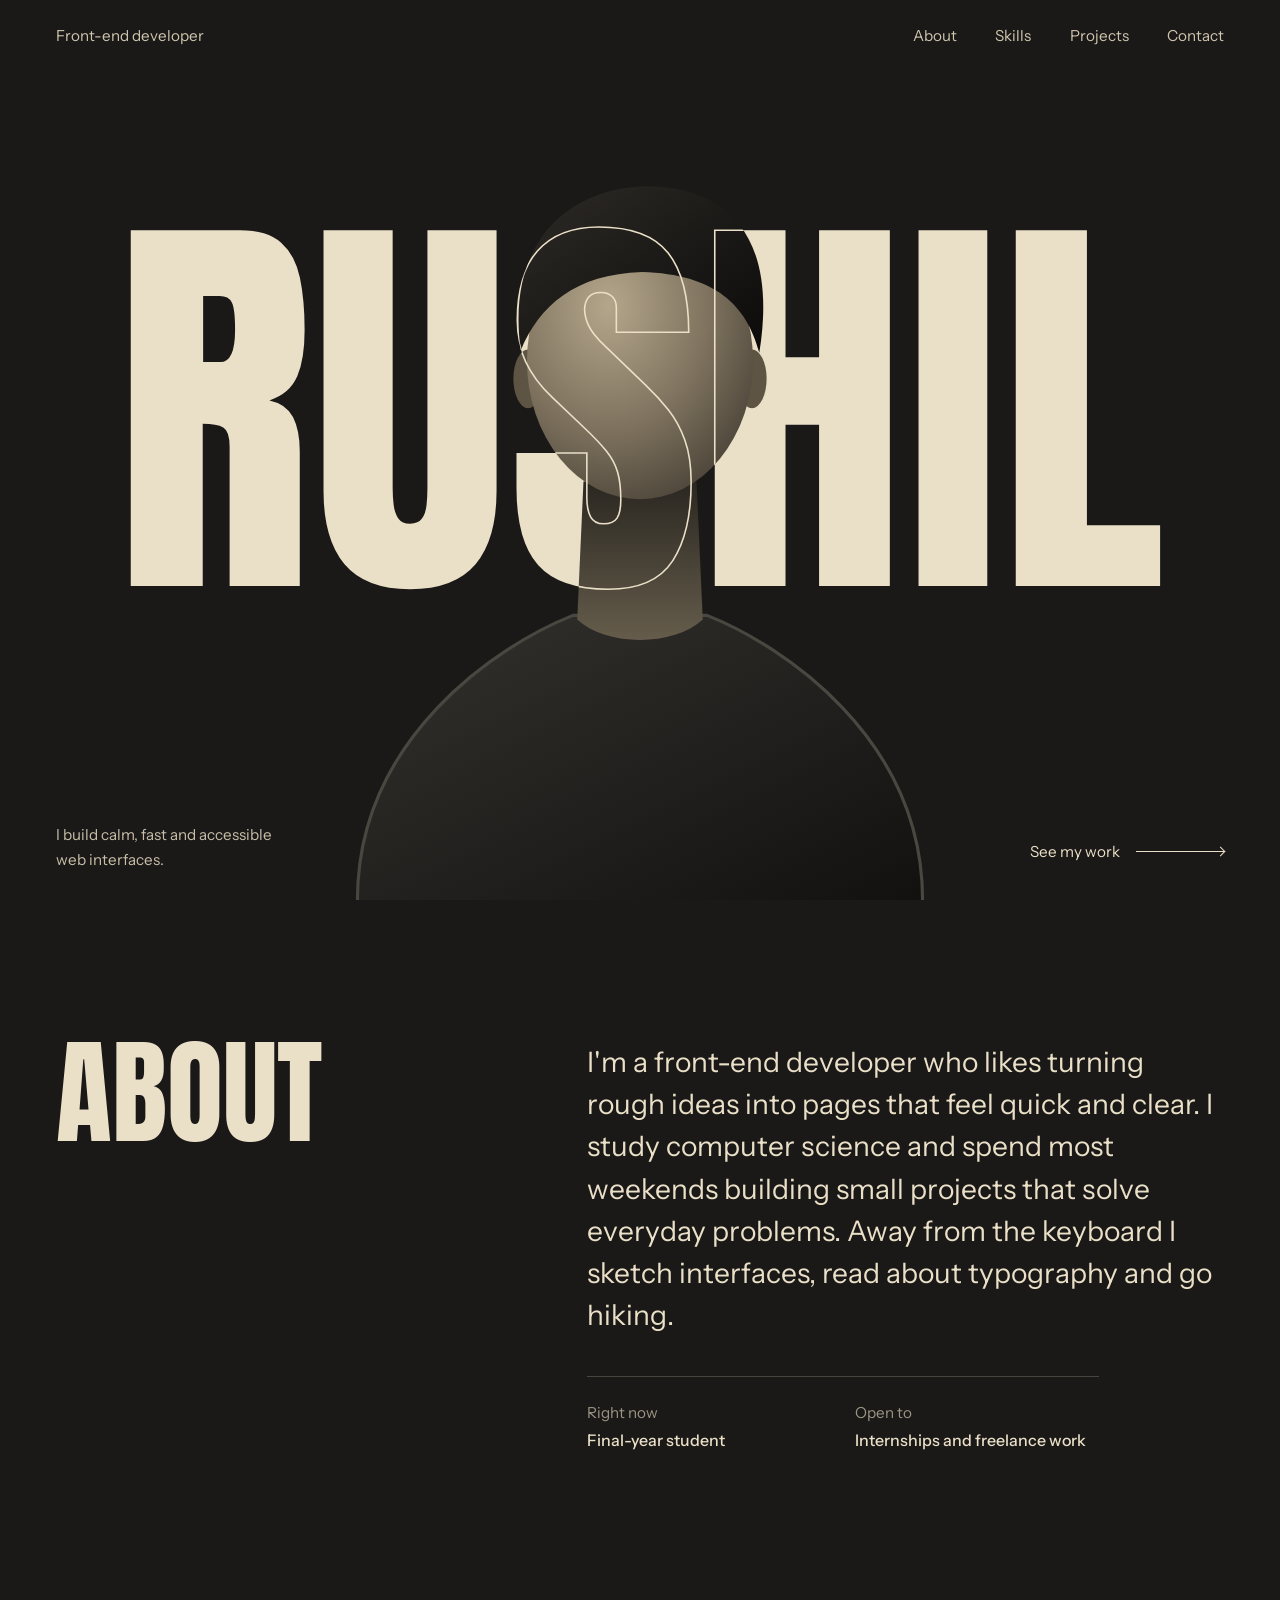
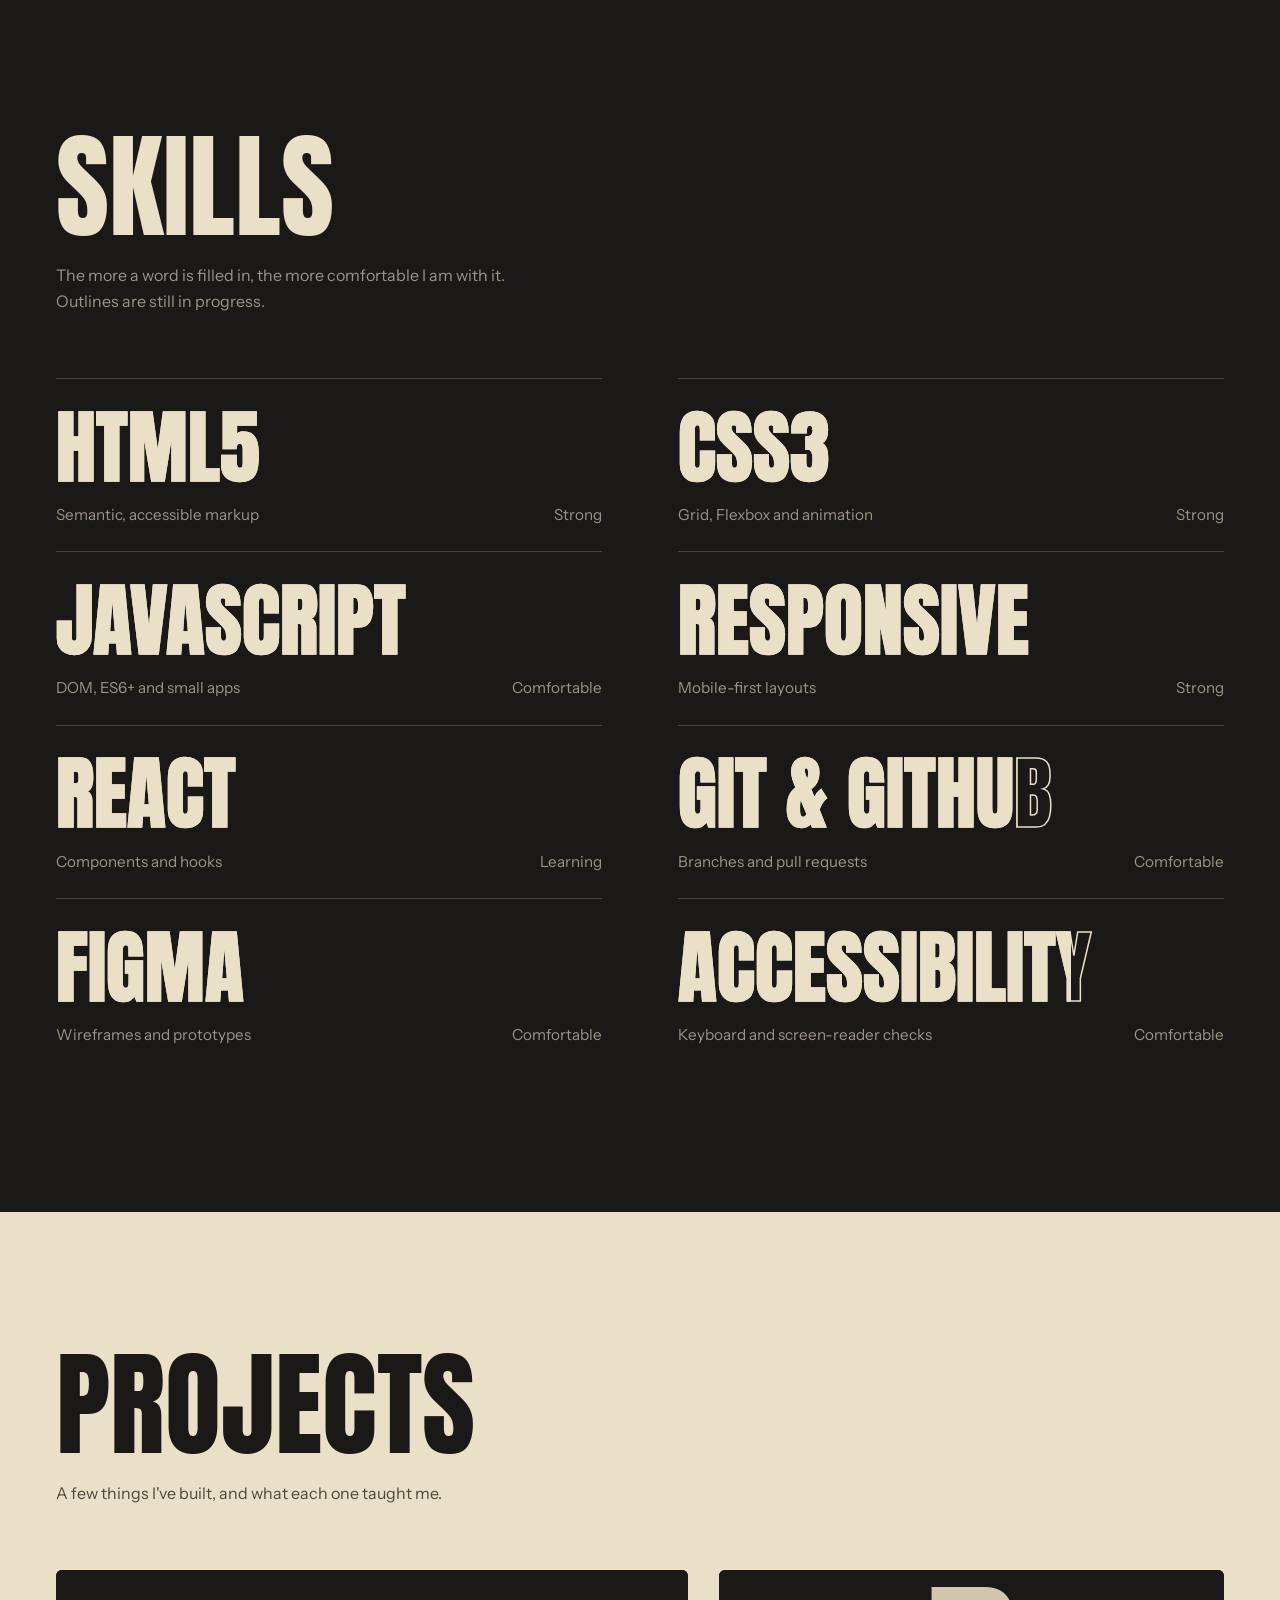
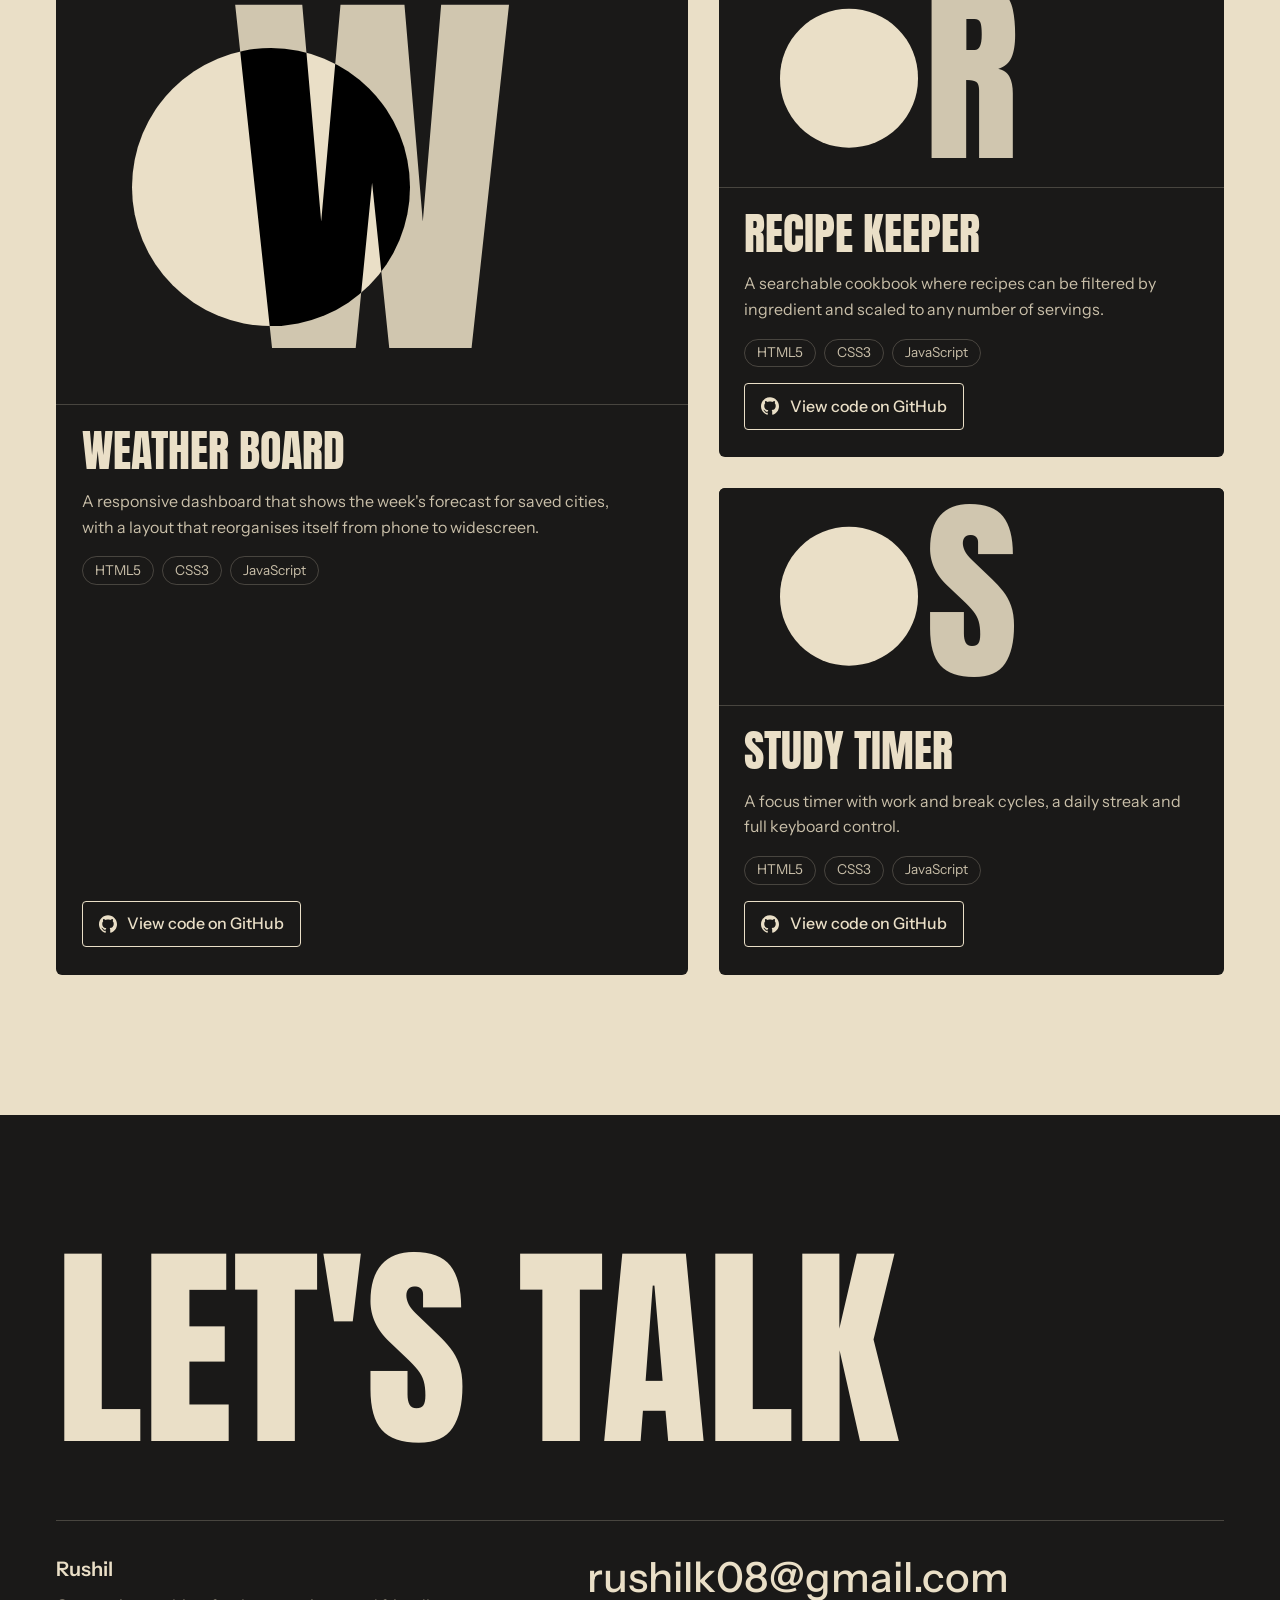
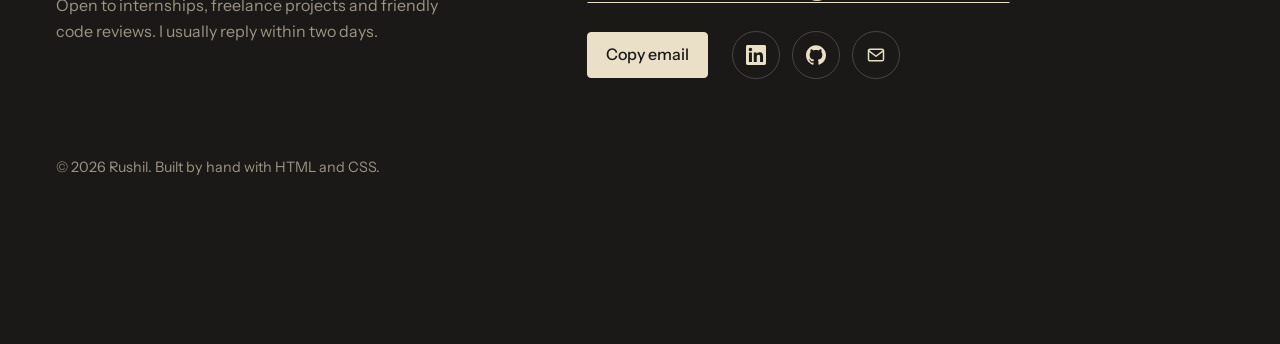
==== portfolio/index.html @ 039db7f2 "Portfolio commit" ====
<!DOCTYPE html>
<html lang="en">
<head>
<meta charset="utf-8">
<meta name="viewport" content="width=device-width, initial-scale=1, viewport-fit=cover">
<title>Rushil | Front-end Developer Portfolio</title>
<meta name="description" content="Portfolio of Rushil, a front-end developer building calm, fast and accessible web interfaces.">
<meta name="color-scheme" content="dark">
<script>document.documentElement.classList.add('js');</script>
<link rel="preconnect" href="https://fonts.googleapis.com">
<link rel="preconnect" href="https://fonts.gstatic.com" crossorigin>
<link href="https://fonts.googleapis.com/css2?family=Anton&family=Instrument+Sans:wght@400;500;600&display=swap" rel="stylesheet">
<link rel="stylesheet" href="style.css">
</head>
<body>

<header class="bar">
  <a href="#home" class="bar__role">Front-end developer</a>
  <nav class="bar__nav" aria-label="Primary">
    <a href="#about">About</a>
    <a href="#skills">Skills</a>
    <a href="#projects">Projects</a>
    <a href="#contact">Contact</a>
  </nav>
  <button class="bar__menu" type="button" aria-expanded="false" aria-controls="drawer">Menu</button>
</header>

<div class="drawer" id="drawer" inert>
  <a href="#about">About</a>
  <a href="#skills">Skills</a>
  <a href="#projects">Projects</a>
  <a href="#contact">Contact</a>
</div>

<main>
  <!-- ============ HERO ============
       EDIT: your name goes in the h1 (and aria-label). Two words work best. -->
  <section class="hero" id="home" aria-label="Introduction">
    <div class="layer layer--fill"><h1 class="name" id="nameFill" aria-label="Rushil">Rushil</h1></div>
    <div class="avatar" role="img" aria-label="Portrait placeholder for Rushil"></div>
    <!-- Same name again, outlined, and only visible where the figure is: letters seem to weave behind and through the portrait -->
    <div class="mask" aria-hidden="true"><div class="layer layer--outline"><div class="name" id="nameOutline"></div></div></div>
    <p class="hero__tag">I build calm, fast and accessible web interfaces.</p>
    <a class="hero__cue" href="#projects">See my work <span class="cue__line" aria-hidden="true"></span></a>
  </section>

  <!-- ============ ABOUT ============ -->
  <section class="section about" id="about">
    <div class="wrap about__grid">
      <h2 class="sec-title">About</h2>
      <div>
        <!-- EDIT: 2 to 3 sentences about you -->
        <p class="about__text">I'm a front-end developer who likes turning rough ideas into pages that feel quick and clear. I study computer science and spend most weekends building small projects that solve everyday problems. Away from the keyboard I sketch interfaces, read about typography and go hiking.</p>
        <dl class="facts">
          <div><dt>Right now</dt><dd>Final-year student</dd></div>
          <div><dt>Open to</dt><dd>Internships and freelance work</dd></div>
        </dl>
      </div>
    </div>
  </section>

  <!-- ============ SKILLS ============
       EDIT: change --target (0 to 100%) to set how much of each word fills in -->
  <section class="section skills" id="skills">
    <div class="wrap">
      <h2 class="sec-title">Skills</h2>
      <p class="skills__intro">The more a word is filled in, the more comfortable I am with it. Outlines are still in progress.</p>
      <ul class="skills__grid">
        <li class="skill" style="--target:90%"><p class="skill__word">HTML5</p><div class="skill__meta"><span>Semantic, accessible markup</span><span>Strong</span></div></li>
        <li class="skill" style="--target:85%"><p class="skill__word">CSS3</p><div class="skill__meta"><span>Grid, Flexbox and animation</span><span>Strong</span></div></li>
        <li class="skill" style="--target:68%"><p class="skill__word">JavaScript</p><div class="skill__meta"><span>DOM, ES6+ and small apps</span><span>Comfortable</span></div></li>
        <li class="skill" style="--target:80%"><p class="skill__word">Responsive</p><div class="skill__meta"><span>Mobile-first layouts</span><span>Strong</span></div></li>
        <li class="skill" style="--target:45%"><p class="skill__word">React</p><div class="skill__meta"><span>Components and hooks</span><span>Learning</span></div></li>
        <li class="skill" style="--target:62%"><p class="skill__word">Git &amp; GitHub</p><div class="skill__meta"><span>Branches and pull requests</span><span>Comfortable</span></div></li>
        <li class="skill" style="--target:58%"><p class="skill__word">Figma</p><div class="skill__meta"><span>Wireframes and prototypes</span><span>Comfortable</span></div></li>
        <li class="skill" style="--target:72%"><p class="skill__word">Accessibility</p><div class="skill__meta"><span>Keyboard and screen-reader checks</span><span>Comfortable</span></div></li>
      </ul>
    </div>
  </section>

  <!-- ============ PROJECTS ============
       EDIT: replace titles, text, tags and the GitHub links. The big letter is the title's first letter. -->
  <section class="section projects" id="projects">
    <div class="wrap">
      <h2 class="sec-title">Projects</h2>
      <p class="intro">A few things I've built, and what each one taught me.</p>
      <div class="cards">
        <article class="card card--lead">
          <div class="art" aria-hidden="true"><span class="orb"></span><span class="glyph">W</span></div>
          <div class="card__body">
            <h3 class="card__title">Weather Board</h3>
            <p class="card__text">A responsive dashboard that shows the week's forecast for saved cities, with a layout that reorganises itself from phone to widescreen.</p>
            <ul class="tags"><li>HTML5</li><li>CSS3</li><li>JavaScript</li></ul>
            <a class="gh" href="https://github.com/your-username/weather-board" target="_blank" rel="noopener">
              <svg viewBox="0 0 24 24" aria-hidden="true"><path d="M12 .297c-6.63 0-12 5.373-12 12 0 5.303 3.438 9.8 8.205 11.385.6.113.82-.258.82-.577 0-.285-.01-1.04-.015-2.04-3.338.724-4.042-1.61-4.042-1.61C4.422 18.07 3.633 17.7 3.633 17.7c-1.087-.744.084-.729.084-.729 1.205.084 1.838 1.236 1.838 1.236 1.07 1.835 2.809 1.305 3.495.998.108-.776.417-1.305.76-1.605-2.665-.3-5.466-1.332-5.466-5.93 0-1.31.465-2.38 1.235-3.22-.135-.303-.54-1.523.105-3.176 0 0 1.005-.322 3.3 1.23.96-.267 1.98-.399 3-.405 1.02.006 2.04.138 3 .405 2.28-1.552 3.285-1.23 3.285-1.23.645 1.653.24 2.873.12 3.176.765.84 1.23 1.91 1.23 3.22 0 4.61-2.805 5.625-5.475 5.921.42.36.81 1.096.81 2.22 0 1.606-.015 2.896-.015 3.286 0 .315.21.69.825.57C20.565 22.092 24 17.592 24 12.297c0-6.627-5.373-12-12-12"/></svg>
              View code on GitHub<span class="visually-hidden"> for Weather Board</span></a>
          </div>
        </article>

        <article class="card">
          <div class="art" aria-hidden="true"><span class="orb"></span><span class="glyph">R</span></div>
          <div class="card__body">
            <h3 class="card__title">Recipe Keeper</h3>
            <p class="card__text">A searchable cookbook where recipes can be filtered by ingredient and scaled to any number of servings.</p>
            <ul class="tags"><li>HTML5</li><li>CSS3</li><li>JavaScript</li></ul>
            <a class="gh" href="https://github.com/your-username/recipe-keeper" target="_blank" rel="noopener">
              <svg viewBox="0 0 24 24" aria-hidden="true"><path d="M12 .297c-6.63 0-12 5.373-12 12 0 5.303 3.438 9.8 8.205 11.385.6.113.82-.258.82-.577 0-.285-.01-1.04-.015-2.04-3.338.724-4.042-1.61-4.042-1.61C4.422 18.07 3.633 17.7 3.633 17.7c-1.087-.744.084-.729.084-.729 1.205.084 1.838 1.236 1.838 1.236 1.07 1.835 2.809 1.305 3.495.998.108-.776.417-1.305.76-1.605-2.665-.3-5.466-1.332-5.466-5.93 0-1.31.465-2.38 1.235-3.22-.135-.303-.54-1.523.105-3.176 0 0 1.005-.322 3.3 1.23.96-.267 1.98-.399 3-.405 1.02.006 2.04.138 3 .405 2.28-1.552 3.285-1.23 3.285-1.23.645 1.653.24 2.873.12 3.176.765.84 1.23 1.91 1.23 3.22 0 4.61-2.805 5.625-5.475 5.921.42.36.81 1.096.81 2.22 0 1.606-.015 2.896-.015 3.286 0 .315.21.69.825.57C20.565 22.092 24 17.592 24 12.297c0-6.627-5.373-12-12-12"/></svg>
              View code on GitHub<span class="visually-hidden"> for Recipe Keeper</span></a>
          </div>
        </article>

        <article class="card">
          <div class="art" aria-hidden="true"><span class="orb"></span><span class="glyph">S</span></div>
          <div class="card__body">
            <h3 class="card__title">Study Timer</h3>
            <p class="card__text">A focus timer with work and break cycles, a daily streak and full keyboard control.</p>
            <ul class="tags"><li>HTML5</li><li>CSS3</li><li>JavaScript</li></ul>
            <a class="gh" href="https://github.com/Rushilk08/Rushil-Git" target="_blank" rel="noopener">
              <svg viewBox="0 0 24 24" aria-hidden="true"><path d="M12 .297c-6.63 0-12 5.373-12 12 0 5.303 3.438 9.8 8.205 11.385.6.113.82-.258.82-.577 0-.285-.01-1.04-.015-2.04-3.338.724-4.042-1.61-4.042-1.61C4.422 18.07 3.633 17.7 3.633 17.7c-1.087-.744.084-.729.084-.729 1.205.084 1.838 1.236 1.838 1.236 1.07 1.835 2.809 1.305 3.495.998.108-.776.417-1.305.76-1.605-2.665-.3-5.466-1.332-5.466-5.93 0-1.31.465-2.38 1.235-3.22-.135-.303-.54-1.523.105-3.176 0 0 1.005-.322 3.3 1.23.96-.267 1.98-.399 3-.405 1.02.006 2.04.138 3 .405 2.28-1.552 3.285-1.23 3.285-1.23.645 1.653.24 2.873.12 3.176.765.84 1.23 1.91 1.23 3.22 0 4.61-2.805 5.625-5.475 5.921.42.36.81 1.096.81 2.22 0 1.606-.015 2.896-.015 3.286 0 .315.21.69.825.57C20.565 22.092 24 17.592 24 12.297c0-6.627-5.373-12-12-12"/></svg>
              View code on GitHub<span class="visually-hidden"> for Study Timer</span></a>
          </div>
        </article>
      </div>
    </div>
  </section>

  <!-- ============ CONTACT ============
       EDIT: email, LinkedIn and GitHub URLs -->
  <section class="section contact" id="contact">
    <div class="wrap">
      <h2 class="contact__title">Let's talk</h2>
      <div class="contact__grid">
        <div>
          <p class="contact__name">Rushil</p>
          <p class="contact__note">Open to internships, freelance projects and friendly code reviews. I usually reply within two days.</p>
        </div>
        <div>
          <a class="mail" id="mail" href="mailto:rushilk08@gmail.com">rushilk08@gmail.com</a>
          <div class="contact__row">
            <button class="btn" type="button" id="copy">Copy email</button>
            <ul class="social">
              <li><a href="https://www.linkedin.com/in/Rushilk08" target="_blank" rel="noopener" aria-label="LinkedIn profile">
                <svg viewBox="0 0 24 24" aria-hidden="true"><path d="M20.447 20.452h-3.554v-5.569c0-1.328-.027-3.037-1.852-3.037-1.853 0-2.136 1.445-2.136 2.939v5.667H9.351V9h3.414v1.561h.046c.477-.9 1.637-1.85 3.37-1.85 3.601 0 4.267 2.37 4.267 5.455v6.286zM5.337 7.433c-1.144 0-2.063-.926-2.063-2.065 0-1.138.92-2.063 2.063-2.063 1.14 0 2.064.925 2.064 2.063 0 1.139-.925 2.065-2.064 2.065zm1.782 13.019H3.555V9h3.564v11.452zM22.225 0H1.771C.792 0 0 .774 0 1.729v20.542C0 23.227.792 24 1.771 24h20.451C23.2 24 24 23.227 24 22.271V1.729C24 .774 23.2 0 22.222 0h.003z"/></svg></a></li>
              <li><a href="https://github.com/Rushilk08" target="_blank" rel="noopener" aria-label="GitHub profile">
                <svg viewBox="0 0 24 24" aria-hidden="true"><path d="M12 .297c-6.63 0-12 5.373-12 12 0 5.303 3.438 9.8 8.205 11.385.6.113.82-.258.82-.577 0-.285-.01-1.04-.015-2.04-3.338.724-4.042-1.61-4.042-1.61C4.422 18.07 3.633 17.7 3.633 17.7c-1.087-.744.084-.729.084-.729 1.205.084 1.838 1.236 1.838 1.236 1.07 1.835 2.809 1.305 3.495.998.108-.776.417-1.305.76-1.605-2.665-.3-5.466-1.332-5.466-5.93 0-1.31.465-2.38 1.235-3.22-.135-.303-.54-1.523.105-3.176 0 0 1.005-.322 3.3 1.23.96-.267 1.98-.399 3-.405 1.02.006 2.04.138 3 .405 2.28-1.552 3.285-1.23 3.285-1.23.645 1.653.24 2.873.12 3.176.765.84 1.23 1.91 1.23 3.22 0 4.61-2.805 5.625-5.475 5.921.42.36.81 1.096.81 2.22 0 1.606-.015 2.896-.015 3.286 0 .315.21.69.825.57C20.565 22.092 24 17.592 24 12.297c0-6.627-5.373-12-12-12"/></svg></a></li>
              <li><a href="mailto:rushilk08@gmail.com" aria-label="Send an email">
                <svg class="stroke" viewBox="0 0 24 24" aria-hidden="true"><rect x="3" y="5" width="18" height="14" rx="2"/><path d="m3.5 7 8.5 6.5L20.5 7"/></svg></a></li>
            </ul>
          </div>
        </div>
      </div>
    </div>
    <footer class="wrap foot">&copy; 2026 Rushil. Built by hand with HTML and CSS.</footer>
  </section>
</main>

<div class="toast" id="toast" role="status" aria-live="polite">Email copied</div>

<script>
(function () {
  var root = document.documentElement;
  var hero = document.getElementById('home');
  var reduce = window.matchMedia('(prefers-reduced-motion: reduce)').matches;

  /* ---------- Portrait ----------
     To use your own photo: export a PNG with a transparent background
     (head and shoulders, roughly 3:4), save it next to this file and set
     AVATAR_SRC = 'me.png'. The outline effect follows its shape automatically. */
  var AVATAR_SRC = '';

  var TORSO = 'M30 860C30 705 165 616 236 588H364C435 616 570 705 570 860Z';
  var NECK  = 'M246 460H354L360 592C332 618 268 618 240 592Z';
  var HAIR  = 'M186 335C170 215 250 178 306 178C384 178 432 226 414 337C402 292 372 262 302 260C238 262 204 292 186 335Z';
  var HEAD  = '<ellipse cx="300" cy="345" rx="108" ry="132"/>';
  var EARS  = '<ellipse cx="193" cy="362" rx="14" ry="28"/><ellipse cx="407" cy="362" rx="14" ry="28"/>';

  var svgShown =
    '<svg xmlns="http://www.w3.org/2000/svg" viewBox="0 0 600 860">' +
    '<defs>' +
      '<linearGradient id="t" x1="0" y1="0" x2="1" y2="1"><stop offset="0" stop-color="#34322e"/><stop offset="1" stop-color="#121110"/></linearGradient>' +
      '<linearGradient id="n" x1="0" y1="0" x2="0" y2="1"><stop offset="0" stop-color="#2a2721"/><stop offset="1" stop-color="#655c4b"/></linearGradient>' +
      '<radialGradient id="s" cx=".36" cy=".3" r=".9"><stop offset="0" stop-color="#b4a68b"/><stop offset=".5" stop-color="#7e725e"/><stop offset="1" stop-color="#37322a"/></radialGradient>' +
      '<linearGradient id="h" x1="0" y1="0" x2="1" y2="1"><stop offset="0" stop-color="#2d2a26"/><stop offset="1" stop-color="#0c0b0a"/></linearGradient>' +
    '</defs>' +
    '<path d="' + TORSO + '" fill="url(#t)"/>' +
    '<path d="M30 860C30 705 165 616 236 588H364C435 616 570 705 570 860" fill="none" stroke="#4a4740" stroke-width="3"/>' +
    '<path d="' + NECK + '" fill="url(#n)"/>' +
    '<g fill="#5d5443">' + EARS + '</g>' +
    '<g fill="url(#s)">' + HEAD + '</g>' +
    '<path d="' + HAIR + '" fill="url(#h)"/>' +
    '</svg>';

  var svgMask =
    '<svg xmlns="http://www.w3.org/2000/svg" viewBox="0 0 600 860"><g fill="#000">' +
    '<path d="' + TORSO + '"/><path d="' + NECK + '"/>' + EARS + HEAD + '<path d="' + HAIR + '"/></g></svg>';

  function dataUri(s) { return 'url("data:image/svg+xml,' + encodeURIComponent(s) + '")'; }
  if (AVATAR_SRC) {
    root.style.setProperty('--avatar', 'url("' + AVATAR_SRC + '")');
    root.style.setProperty('--avatar-mask', 'url("' + AVATAR_SRC + '")');
  } else {
    root.style.setProperty('--avatar', dataUri(svgShown));
    root.style.setProperty('--avatar-mask', dataUri(svgMask));
  }

  /* ---------- Split the name into letters (two copies: solid + outline) ---------- */
  var fillEl = document.getElementById('nameFill');
  var outEl = document.getElementById('nameOutline');
  var words = fillEl.textContent.trim().split(/\s+/);

  function build(el) {
    el.textContent = '';
    var i = 0;
    words.forEach(function (w) {
      var ws = document.createElement('span');
      ws.className = 'word';
      Array.from(w).forEach(function (c) {
        var s = document.createElement('span');
        s.className = 'ch';
        s.style.setProperty('--i', i++);
        s.textContent = c;
        ws.appendChild(s);
      });
      el.appendChild(ws);
    });
  }
  build(fillEl);
  build(outEl);

  /* ---------- Fit the name to the screen ---------- */
  function fit() {
    hero.style.setProperty('--fs', '100px');
    var w = fillEl.getBoundingClientRect().width;
    if (!w) return;
    var stacked = getComputedStyle(fillEl.querySelector('.word')).display === 'block';
    var target = hero.clientWidth * (stacked ? 0.9 : 0.94);
    var fs = 100 * target / w;
    var cap = hero.clientHeight * (stacked ? 0.3 : 0.46);
    hero.style.setProperty('--fs', Math.min(fs, cap).toFixed(1) + 'px');
  }
  fit();
  var raf;
  window.addEventListener('resize', function () { cancelAnimationFrame(raf); raf = requestAnimationFrame(fit); });

  /* ---------- Start the entrance once the display font is ready ---------- */
  var started = false;
  function start() {
    if (started) return;
    started = true;
    fit();
    root.classList.add('ready');
  }
  if (document.fonts && document.fonts.ready) {
    document.fonts.ready.then(function () { setTimeout(start, 60); });
  }
  setTimeout(start, 1800);

  /* ---------- Gentle parallax on the lettering (mouse only) ---------- */
  if (!reduce && window.matchMedia('(pointer: fine)').matches) {
    hero.addEventListener('pointermove', function (e) {
      var r = hero.getBoundingClientRect();
      hero.style.setProperty('--px', (((e.clientX - r.left) / r.width) - 0.5) * 26);
      hero.style.setProperty('--py', (((e.clientY - r.top) / r.height) - 0.5) * 26);
    });
    hero.addEventListener('pointerleave', function () {
      hero.style.setProperty('--px', 0);
      hero.style.setProperty('--py', 0);
    });
  }

  /* ---------- Mobile menu ---------- */
  var drawer = document.getElementById('drawer');
  var menuBtn = document.querySelector('.bar__menu');
  function setMenu(open) {
    drawer.classList.toggle('open', open);
    menuBtn.setAttribute('aria-expanded', open);
    menuBtn.textContent = open ? 'Close' : 'Menu';
    if (open) { drawer.removeAttribute('inert'); } else { drawer.setAttribute('inert', ''); }
    document.body.style.overflow = open ? 'hidden' : '';
  }
  menuBtn.addEventListener('click', function () { setMenu(!drawer.classList.contains('open')); });
  drawer.addEventListener('click', function (e) { if (e.target.tagName === 'A') setMenu(false); });
  document.addEventListener('keydown', function (e) { if (e.key === 'Escape') setMenu(false); });
  window.addEventListener('resize', function () { if (window.innerWidth > 720) setMenu(false); });

  /* ---------- Current section in the nav ---------- */
  var links = document.querySelectorAll('.bar__nav a');
  if ('IntersectionObserver' in window) {
    var navIO = new IntersectionObserver(function (entries) {
      entries.forEach(function (en) {
        if (!en.isIntersecting) return;
        links.forEach(function (a) {
          a.setAttribute('aria-current', a.getAttribute('href') === '#' + en.target.id ? 'true' : 'false');
        });
      });
    }, { rootMargin: '-45% 0px -50% 0px' });
    document.querySelectorAll('main section[id]').forEach(function (s) { navIO.observe(s); });

    /* ---------- Skill words fill as they scroll into view ---------- */
    var skillIO = new IntersectionObserver(function (entries) {
      entries.forEach(function (en) {
        if (en.isIntersecting) { en.target.classList.add('in'); skillIO.unobserve(en.target); }
      });
    }, { threshold: 0.6 });
    document.querySelectorAll('.skill').forEach(function (s) { skillIO.observe(s); });
  } else {
    document.querySelectorAll('.skill').forEach(function (s) { s.classList.add('in'); });
  }

  /* ---------- Copy email ---------- */
  var toast = document.getElementById('toast');
  var t;
  document.getElementById('copy').addEventListener('click', function () {
    var addr = document.getElementById('mail').textContent.trim();
    function say(msg) {
      toast.textContent = msg;
      toast.classList.add('show');
      clearTimeout(t);
      t = setTimeout(function () { toast.classList.remove('show'); }, 2000);
    }
    try {
      navigator.clipboard.writeText(addr).then(function () { say('Email copied'); }, function () { say('Copy failed. Select the address instead.'); });
    } catch (err) { say('Copy failed. Select the address instead.'); }
  });
})();
</script>
</body>
</html>
---- portfolio/style.css ----
/* ---------- Brand tokens ----------
   Ink   #1a1918  page background
   Bone  #eadfc7  display type, fills, inverted section
   Stone #9c9583  secondary text on ink
   Fonts: Anton (display, condensed) + Instrument Sans (body)          */
:root{
  --ink:#1a1918;
  --bone:#eadfc7;
  --stone:#9c9583;
  --soft:#c9bfa9;
  --ink-soft:#4d4739;
  --line:rgba(234,223,199,.22);
  --line-dark:rgba(26,25,24,.22);
  --display:'Anton','League Gothic',Impact,'Haettenschweiler','Arial Narrow Bold',sans-serif;
  --body:'Instrument Sans',system-ui,-apple-system,'Segoe UI',Roboto,sans-serif;
  --pad:clamp(1.25rem,4.5vw,3.5rem);
  color-scheme:dark;
}
*,*::before,*::after{box-sizing:border-box}
html{-webkit-text-size-adjust:100%;scroll-padding-top:calc(env(safe-area-inset-top,0px) + 64px)}
@media (prefers-reduced-motion:no-preference){html{scroll-behavior:smooth}}
body{margin:0;background:var(--ink);color:var(--bone);font-family:var(--body);font-size:1rem;line-height:1.6;overflow-x:hidden}
img,svg{max-width:100%}
a{color:inherit}
:focus-visible{outline:2px solid currentColor;outline-offset:4px;border-radius:2px}
.wrap{max-width:1320px;margin-inline:auto;padding-inline:var(--pad)}
.section{padding-block:clamp(5rem,11vw,10rem)}
.sec-title{font-family:var(--display);font-weight:400;text-transform:uppercase;font-size:clamp(3.5rem,9vw,8rem);line-height:.9;margin:0}
.visually-hidden{position:absolute!important;width:1px;height:1px;overflow:hidden;clip:rect(0 0 0 0);white-space:nowrap}

/* ---------- Top bar ---------- */
.bar{position:fixed;inset:0 0 auto 0;z-index:50;display:flex;justify-content:space-between;align-items:center;
  padding:calc(env(safe-area-inset-top,0px) + 20px) var(--pad) 0;color:var(--bone);mix-blend-mode:difference;font-size:.95rem}
.bar a{text-decoration:none}
.bar__nav{display:flex;gap:clamp(1.25rem,3vw,2.5rem)}
.bar__nav a{position:relative;padding:.25rem 0}
.bar__nav a::after{content:"";position:absolute;left:0;right:0;bottom:0;height:1px;background:currentColor;transform:scaleX(0);transform-origin:left;transition:transform .35s ease}
.bar__nav a:hover::after,.bar__nav a[aria-current="true"]::after{transform:scaleX(1)}
.bar__menu{display:none;background:none;border:0;color:inherit;font:inherit;padding:.6rem 0 .6rem .6rem;cursor:pointer}
.drawer{position:fixed;inset:0;z-index:40;background:var(--ink);display:flex;flex-direction:column;justify-content:center;
  padding:0 var(--pad);clip-path:inset(0 0 100% 0);visibility:hidden;transition:clip-path .6s cubic-bezier(.7,0,.2,1),visibility 0s .6s}
.drawer.open{clip-path:inset(0);visibility:visible;transition:clip-path .6s cubic-bezier(.7,0,.2,1),visibility 0s}
.drawer a{font-family:var(--display);text-transform:uppercase;text-decoration:none;font-size:clamp(3.5rem,16vw,6rem);line-height:1.05}
@media (max-width:720px){.bar__nav{display:none}.bar__menu{display:block}}
@media (min-width:721px){.drawer{display:none}}

/* ---------- Hero ---------- */
.hero{position:relative;min-height:100svh;height:100svh;overflow:hidden;background:var(--ink);isolation:isolate}
.layer{position:absolute;inset:0;display:flex;align-items:center;justify-content:center;padding-bottom:6%}
.layer--fill{z-index:1}
.avatar{position:absolute;inset:0;z-index:2;background:var(--avatar) center bottom/contain no-repeat}
.mask{position:absolute;inset:0;z-index:3;pointer-events:none;
  -webkit-mask-image:var(--avatar-mask);mask-image:var(--avatar-mask);
  -webkit-mask-repeat:no-repeat;mask-repeat:no-repeat;
  -webkit-mask-position:center bottom;mask-position:center bottom;
  -webkit-mask-size:contain;mask-size:contain}
html:not(.js) .mask{display:none}
.name{margin:0;font-family:var(--display);font-weight:400;font-size:var(--fs,clamp(4rem,18vw,18rem));line-height:.92;
  color:var(--bone);text-transform:uppercase;white-space:nowrap;text-align:center;
  transform:translate(calc(var(--px,0)*-1px),calc(var(--py,0)*-.6px));transition:transform .5s ease-out}
.layer--outline .name{color:transparent;-webkit-text-stroke:1.6px var(--bone)}
.word{display:inline-block;overflow:hidden;padding:.05em .04em;vertical-align:top}
.word + .word{margin-left:.2em}
.ch{display:inline-block}
@media (max-width:760px),(max-aspect-ratio:1/1){
  .word{display:block}
  .word + .word{margin-left:0}
  .layer{padding-bottom:10%}
}

.hero__tag,.hero__cue{position:absolute;z-index:4;bottom:calc(env(safe-area-inset-bottom,0px) + 28px);margin:0;font-size:.95rem}
.hero__tag{left:var(--pad);max-width:16em;color:var(--soft)}
.hero__cue{right:var(--pad);display:inline-flex;align-items:center;gap:1rem;text-decoration:none;padding:.5rem 0}
.cue__line{position:relative;display:block;width:88px;height:1px;background:currentColor;transition:width .4s ease}
.cue__line::after{content:"";position:absolute;right:0;top:-3px;width:7px;height:7px;border-top:1px solid currentColor;border-right:1px solid currentColor;transform:rotate(45deg)}
.hero__cue:hover .cue__line{width:124px}
@media (max-width:520px){.hero__tag{max-width:11em}.cue__line{width:48px}.hero__cue:hover .cue__line{width:64px}}

/* Load sequence: letters rise, figure wipes up, captions settle. */
.js .ch{opacity:0}
.js .avatar,.js .mask{clip-path:inset(100% 0 0 0)}
.js .bar,.js .hero__tag,.js .hero__cue{opacity:0}
.ready .ch{animation:rise 1s cubic-bezier(.2,1.05,.3,1) both;animation-delay:calc(var(--i)*65ms + 120ms)}
.ready .avatar,.ready .mask{animation:wipe 1.3s cubic-bezier(.65,0,.2,1) .6s both}
.ready .bar{animation:settle .9s ease 1.7s both}
.ready .hero__tag{animation:settle .9s ease 1.9s both}
.ready .hero__cue{animation:settle .9s ease 2.05s both}
@keyframes rise{from{opacity:1;transform:translateY(115%) rotate(8deg)}to{opacity:1;transform:none}}
@keyframes wipe{from{clip-path:inset(100% 0 0 0)}to{clip-path:inset(0 0 0 0)}}
@keyframes settle{from{opacity:0;transform:translateY(10px)}to{opacity:1;transform:none}}
/* mix-blend-mode + transform on .bar would break the blend, so bar only fades */
@keyframes fade{from{opacity:0}to{opacity:1}}
.ready .bar{animation-name:fade}

/* ---------- About ---------- */
.about__grid{display:grid;grid-template-columns:5fr 7fr;gap:clamp(2rem,6vw,6rem);align-items:start}
.about__text{font-size:clamp(1.25rem,2.2vw,1.85rem);line-height:1.5;max-width:32em;margin:0 0 2.5rem}
.facts{display:grid;grid-template-columns:1fr 1fr;gap:1.5rem;margin:0;padding-top:1.5rem;border-top:1px solid var(--line);max-width:32em}
.facts dt{color:var(--stone);font-size:.95rem}
.facts dd{margin:.15rem 0 0;font-weight:500}
@media (max-width:820px){.about__grid{grid-template-columns:1fr}}

/* ---------- Skills ---------- */
@property --lvl{syntax:'<percentage>';inherits:false;initial-value:0%}
.skills__intro{color:var(--stone);max-width:30em;margin:1.5rem 0 0}
.skills__grid{list-style:none;padding:0;margin:clamp(2.5rem,5vw,4rem) 0 0;display:grid;grid-template-columns:1fr 1fr;column-gap:clamp(2rem,6vw,6rem)}
.skill{padding:1.6rem 0 1.5rem;border-top:1px solid var(--line)}
.skill__word{--lvl:0%;margin:0 0 .9rem;font-family:var(--display);text-transform:uppercase;line-height:1.05;
  font-size:clamp(2.6rem,6.4vw,5rem);color:transparent;-webkit-text-stroke:1.5px var(--bone);
  background:linear-gradient(90deg,var(--bone) var(--lvl),transparent var(--lvl));-webkit-background-clip:text;background-clip:text;
  transition:--lvl 1.6s cubic-bezier(.2,.7,.2,1)}
.skill.in .skill__word,html:not(.js) .skill__word{--lvl:var(--target)}
.skill__meta{display:flex;justify-content:space-between;gap:1rem;color:var(--stone);font-size:.95rem}
@media (max-width:820px){.skills__grid{grid-template-columns:1fr}}

/* ---------- Projects (inverted) ---------- */
.projects{background:var(--bone);color:var(--ink)}
.projects .intro{color:var(--ink-soft);max-width:30em;margin:1.5rem 0 0}
.cards{display:grid;grid-template-columns:1.25fr 1fr;gap:clamp(1rem,2.4vw,2rem);margin-top:clamp(2.5rem,5vw,4rem)}
.card{background:var(--ink);color:var(--bone);border-radius:6px;overflow:hidden;display:flex;flex-direction:column}
.card--lead{grid-row:1 / span 2}
.art{position:relative;isolation:isolate;overflow:hidden;background:var(--ink);border-bottom:1px solid var(--line);
  container-type:size;height:clamp(150px,17vw,230px)}
.card--lead .art{height:clamp(260px,34vw,470px)}
.orb{position:absolute;z-index:1;top:50%;left:12%;width:64cqh;height:64cqh;border-radius:50%;background:var(--bone);
  transform:translateY(-50%);transition:left .8s cubic-bezier(.2,.8,.2,1)}
.glyph{position:absolute;inset:0;z-index:2;display:grid;place-items:center;font-family:var(--display);font-size:92cqh;line-height:1;
  color:var(--bone);mix-blend-mode:difference;text-transform:uppercase;padding-bottom:.04em}
.card:hover .orb,.card:focus-within .orb{left:calc(88% - 64cqh)}
.card__body{padding:1.5rem 1.6rem 1.7rem;display:flex;flex-direction:column;gap:1rem;flex:1}
.card__title{margin:0;font-family:var(--display);font-weight:400;text-transform:uppercase;font-size:clamp(2rem,3.4vw,2.8rem);line-height:1}
.card__text{margin:0;color:var(--soft);max-width:34em}
.tags{list-style:none;margin:0;padding:0;display:flex;flex-wrap:wrap;gap:.5rem}
.tags li{border:1px solid var(--line);border-radius:999px;padding:.15rem .75rem;font-size:.85rem;color:var(--soft)}
.gh{margin-top:auto;align-self:flex-start;display:inline-flex;align-items:center;gap:.65rem;min-height:44px;padding:.6rem 1rem;
  border:1px solid var(--bone);border-radius:4px;text-decoration:none;font-weight:500;transition:background .25s,color .25s}
.gh:hover{background:var(--bone);color:var(--ink)}
.gh svg{width:18px;height:18px;fill:currentColor}
@media (max-width:860px){.cards{grid-template-columns:1fr}.card--lead{grid-row:auto}}

/* ---------- Contact ---------- */
.contact__title{font-family:var(--display);font-weight:400;text-transform:uppercase;font-size:clamp(4.5rem,17vw,15rem);line-height:.86;margin:0}
.contact__grid{display:grid;grid-template-columns:5fr 7fr;gap:clamp(2rem,6vw,6rem);margin-top:clamp(2.5rem,6vw,5rem);padding-top:2rem;border-top:1px solid var(--line)}
.contact__name{margin:0;font-weight:600;font-size:1.25rem}
.contact__note{margin:.5rem 0 0;color:var(--stone);max-width:26em}
.mail{display:inline-block;font-size:clamp(1.3rem,3.4vw,2.6rem);font-weight:500;line-height:1.2;text-decoration-thickness:1px;text-underline-offset:.25em;overflow-wrap:anywhere}
.mail:hover{text-decoration-thickness:3px}
.contact__row{display:flex;flex-wrap:wrap;align-items:center;gap:1rem 1.5rem;margin-top:1.75rem}
.btn{font:inherit;font-weight:500;color:var(--ink);background:var(--bone);border:1px solid var(--bone);border-radius:4px;min-height:44px;padding:.6rem 1.1rem;cursor:pointer;transition:background .25s,color .25s}
.btn:hover{background:transparent;color:var(--bone)}
.social{list-style:none;margin:0;padding:0;display:flex;gap:.75rem}
.social a{display:grid;place-items:center;width:48px;height:48px;border:1px solid var(--line);border-radius:50%;transition:background .25s,color .25s,border-color .25s}
.social a:hover{background:var(--bone);color:var(--ink);border-color:var(--bone)}
.social svg{width:20px;height:20px;fill:currentColor}
.social svg.stroke{fill:none;stroke:currentColor;stroke-width:1.8;stroke-linecap:round;stroke-linejoin:round}
.foot{padding-top:clamp(3rem,6vw,5rem);padding-bottom:calc(env(safe-area-inset-bottom,0px) + 1.5rem);color:var(--stone);font-size:.9rem}
@media (max-width:820px){.contact__grid{grid-template-columns:1fr}}
.toast{position:fixed;left:50%;bottom:calc(env(safe-area-inset-bottom,0px) + 24px);transform:translate(-50%,20px);opacity:0;pointer-events:none;
  background:var(--bone);color:var(--ink);padding:.7rem 1.1rem;border-radius:4px;font-weight:500;z-index:60;transition:opacity .3s,transform .3s}
.toast.show{opacity:1;transform:translate(-50%,0)}

/* ---------- Reduced motion ---------- */
@media (prefers-reduced-motion:reduce){
  .js .ch,.js .bar,.js .hero__tag,.js .hero__cue{opacity:1}
  .js .avatar,.js .mask{clip-path:none}
  .ready .ch,.ready .avatar,.ready .mask,.ready .bar,.ready .hero__tag,.ready .hero__cue{animation:none}
  .name,.skill__word,.orb,.drawer{transition:none}
}
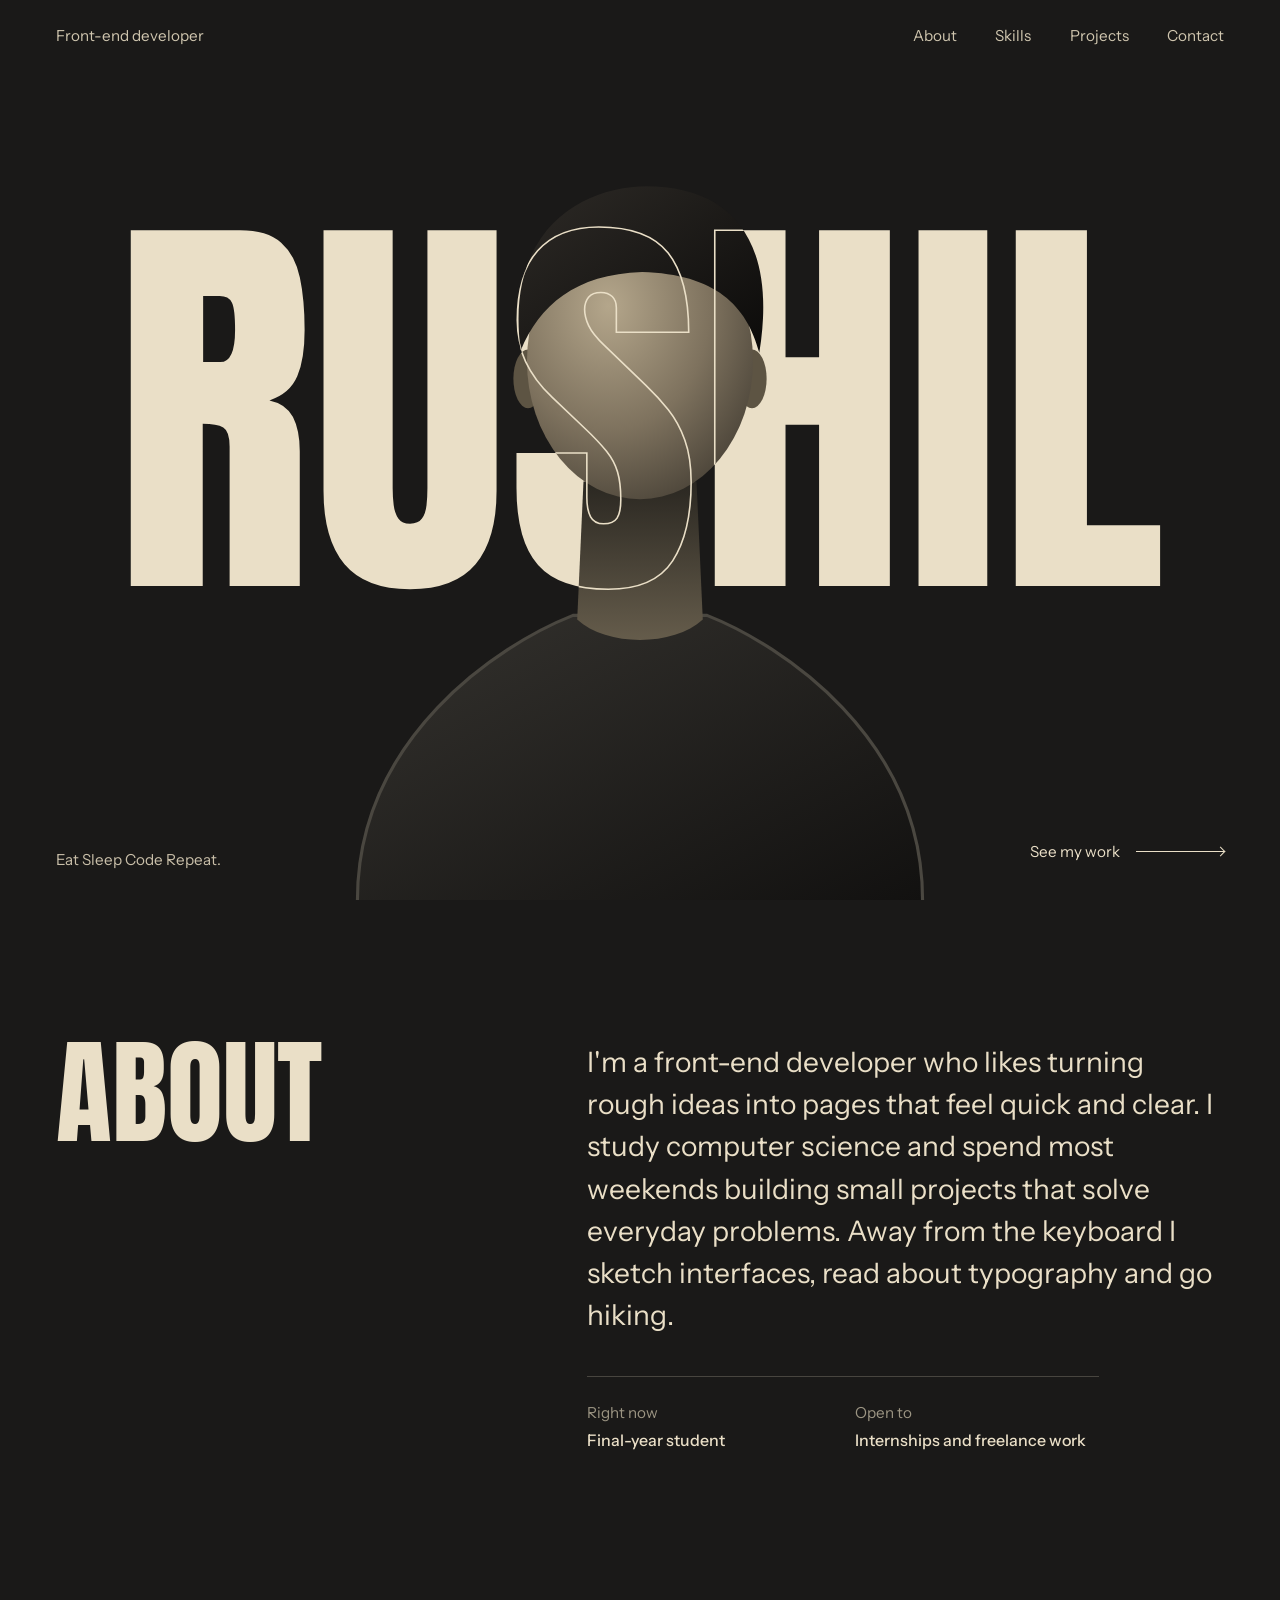
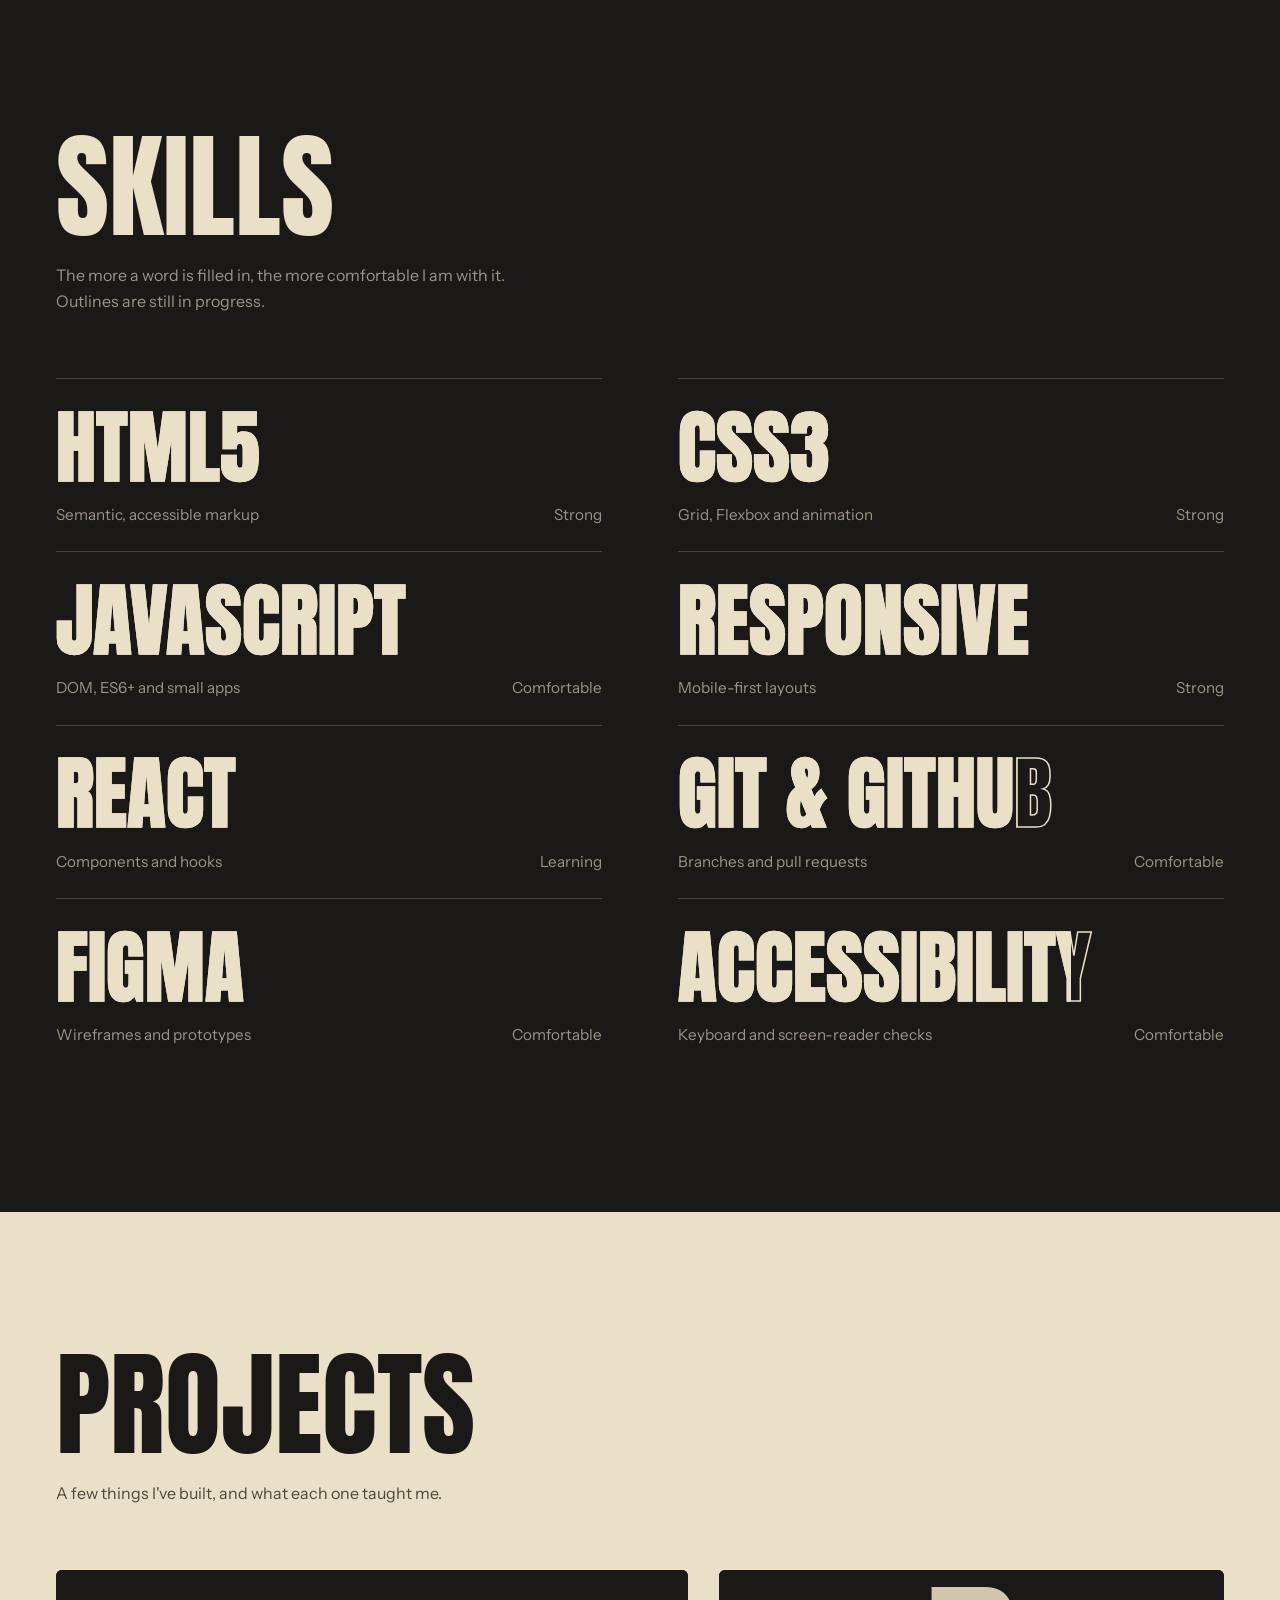
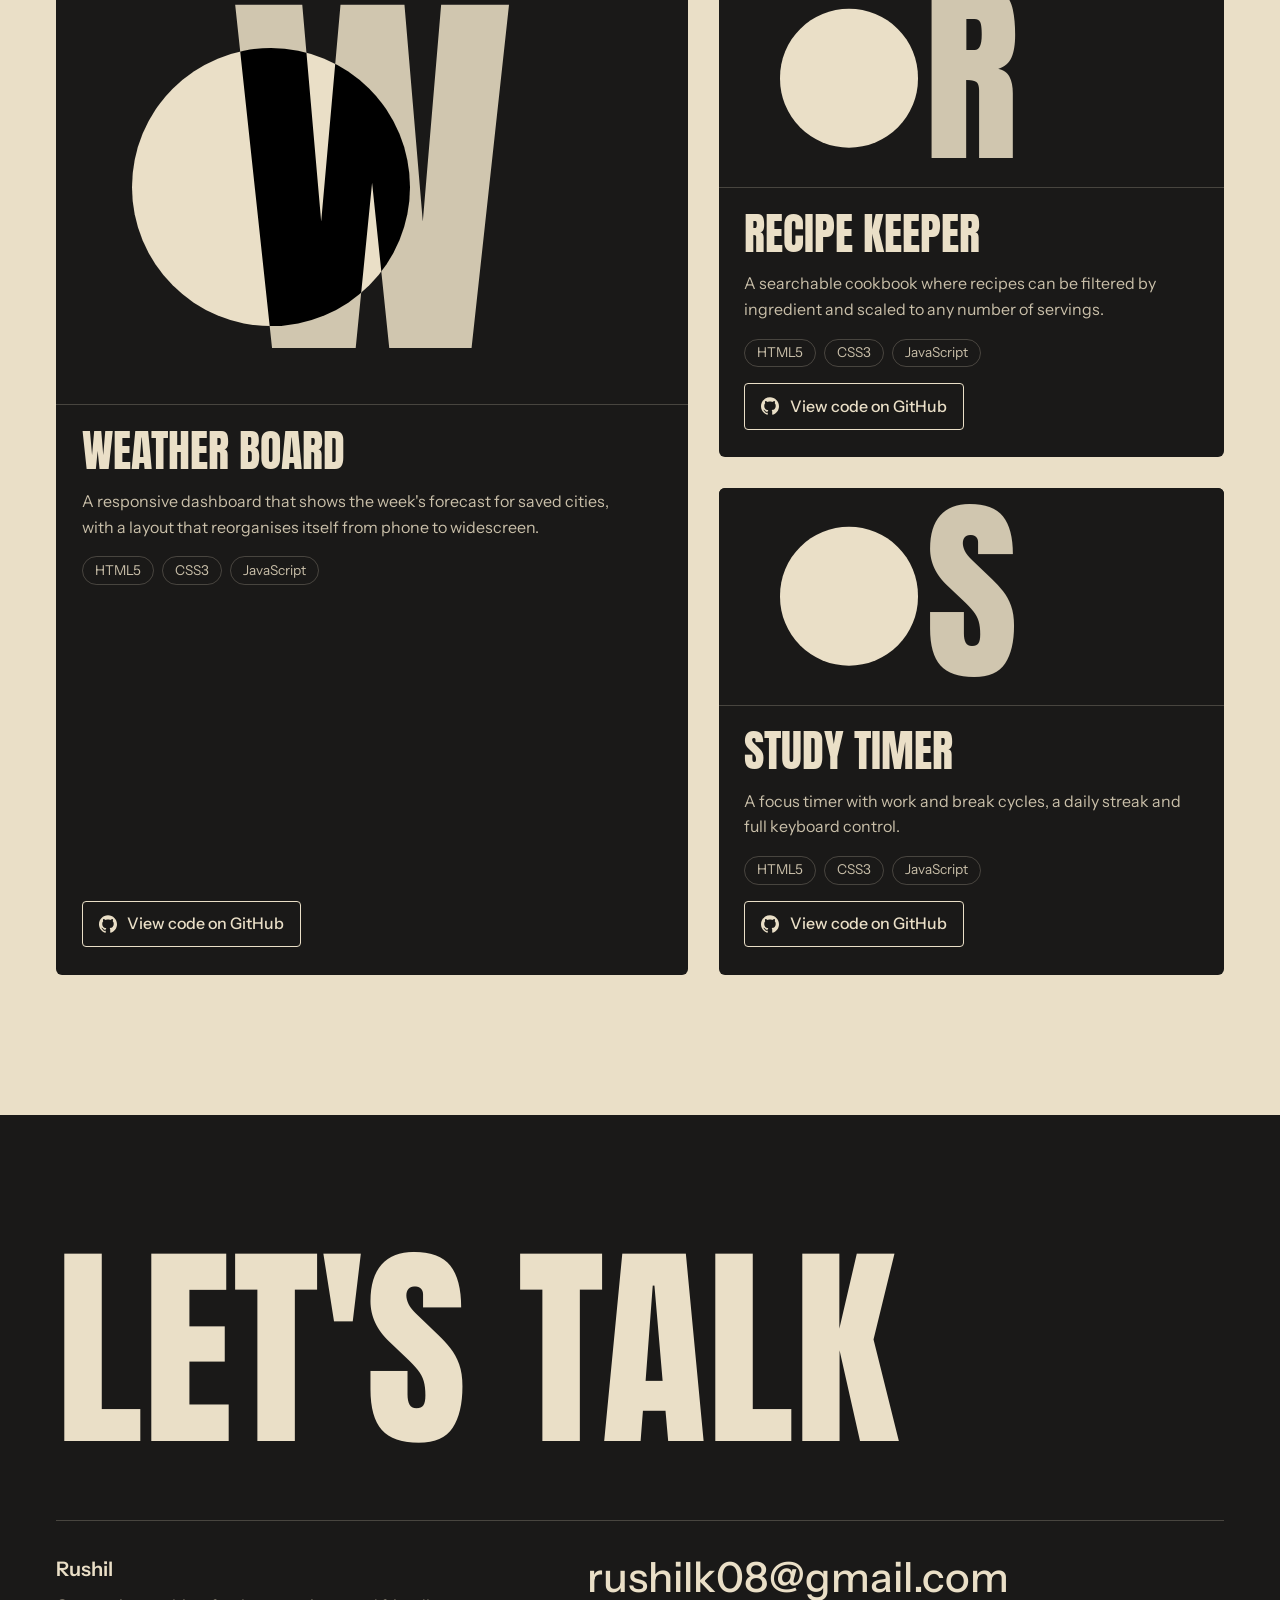
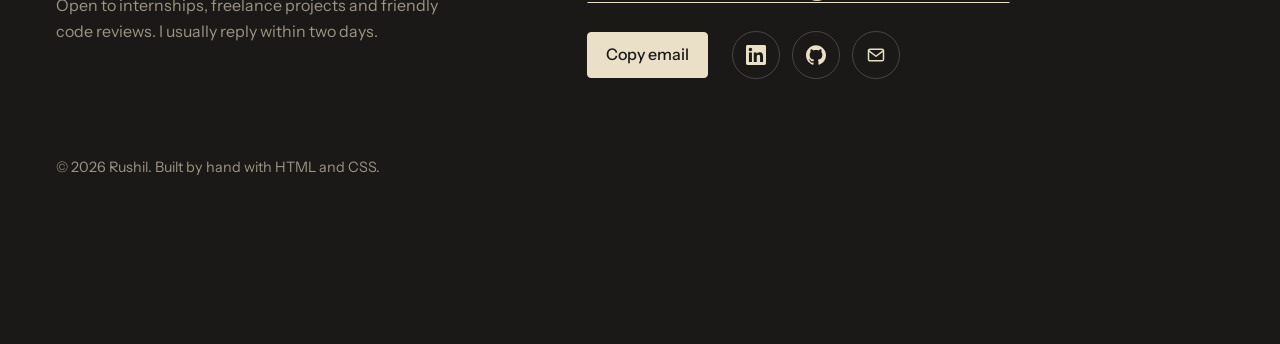
==== commit 439e1c3c: "changes were done to code" ====
--- a/portfolio/index.html
+++ b/portfolio/index.html
@@ -40,7 +40,7 @@
     <div class="avatar" role="img" aria-label="Portrait placeholder for Rushil"></div>
     <!-- Same name again, outlined, and only visible where the figure is: letters seem to weave behind and through the portrait -->
     <div class="mask" aria-hidden="true"><div class="layer layer--outline"><div class="name" id="nameOutline"></div></div></div>
-    <p class="hero__tag">I build calm, fast and accessible web interfaces.</p>
+    <p class="hero__tag">Eat   Sleep   Code   Repeat.</p>
     <a class="hero__cue" href="#projects">See my work <span class="cue__line" aria-hidden="true"></span></a>
   </section>
 
--- a/portfolio/style.css
+++ b/portfolio/style.css
@@ -46,6 +46,7 @@
 
 /* ---------- Hero ---------- */
 .hero{position:relative;min-height:100svh;height:100svh;overflow:hidden;background:var(--ink);isolation:isolate}
+#about{scroll-margin-top:calc(env(safe-area-inset-top,0px) + -80px)}
 .layer{position:absolute;inset:0;display:flex;align-items:center;justify-content:center;padding-bottom:6%}
 .layer--fill{z-index:1}
 .avatar{position:absolute;inset:0;z-index:2;background:var(--avatar) center bottom/contain no-repeat}
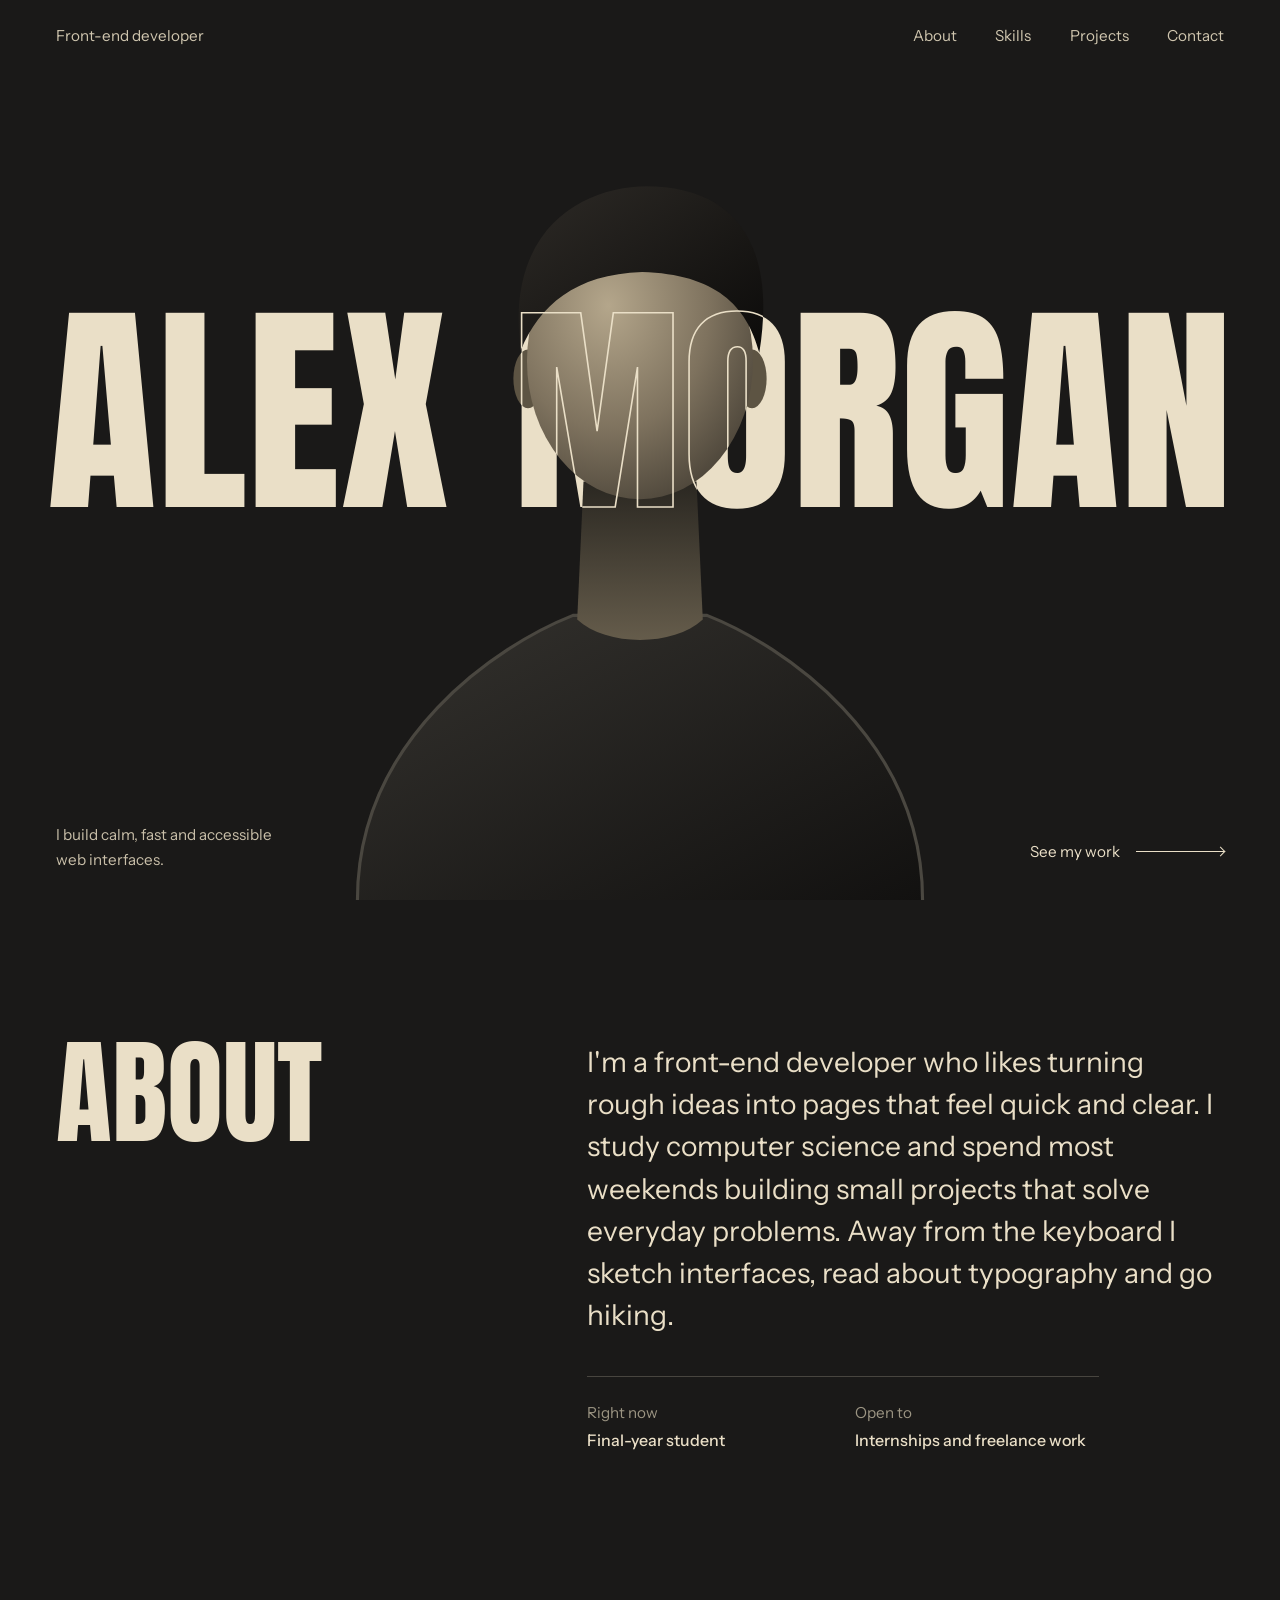
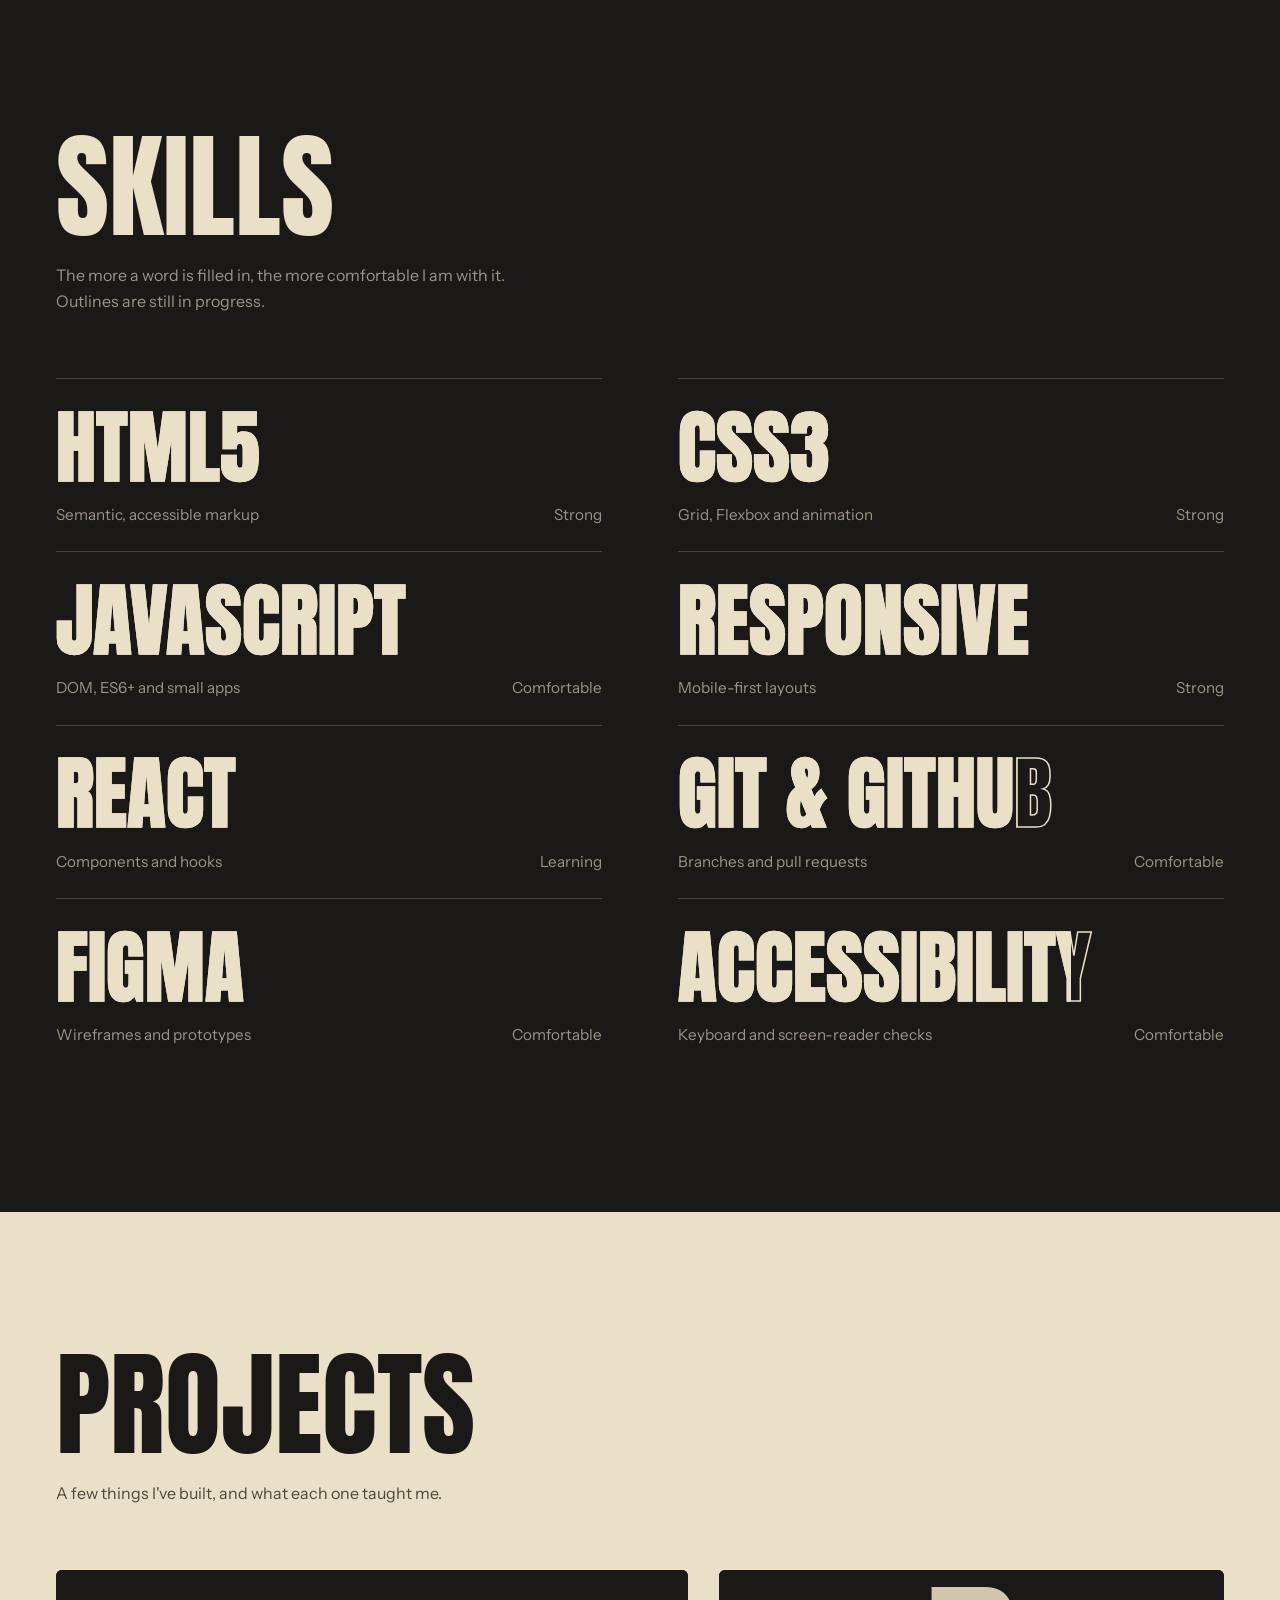
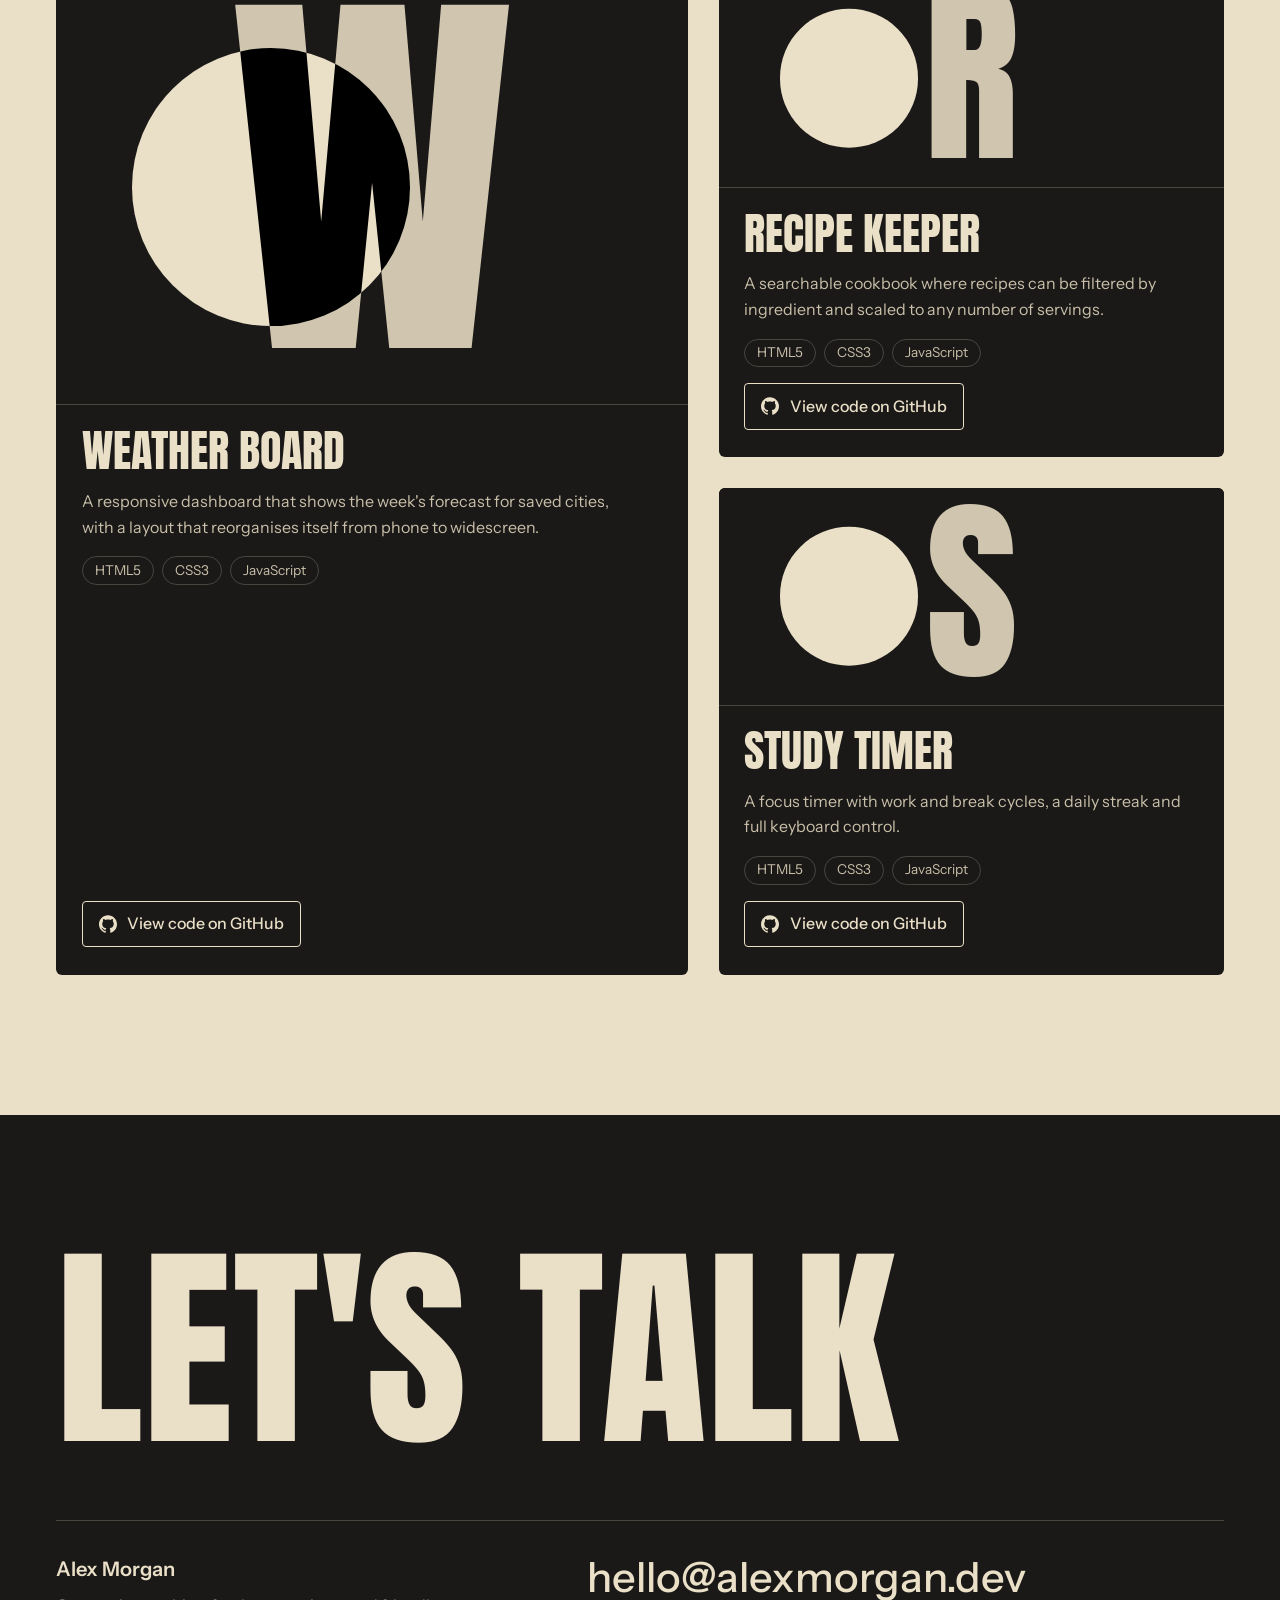
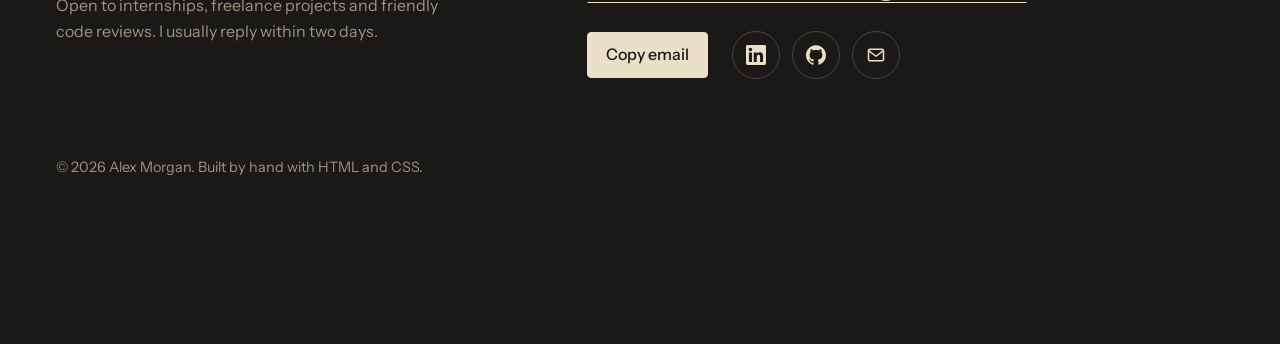
==== commit b79ad480: "changes done with added script" ====
--- a/portfolio/index.html
+++ b/portfolio/index.html
@@ -3,8 +3,8 @@
 <head>
 <meta charset="utf-8">
 <meta name="viewport" content="width=device-width, initial-scale=1, viewport-fit=cover">
-<title>Rushil | Front-end Developer Portfolio</title>
-<meta name="description" content="Portfolio of Rushil, a front-end developer building calm, fast and accessible web interfaces.">
+<title>Alex Morgan | Front-end Developer Portfolio</title>
+<meta name="description" content="Portfolio of Alex Morgan, a front-end developer building calm, fast and accessible web interfaces.">
 <meta name="color-scheme" content="dark">
 <script>document.documentElement.classList.add('js');</script>
 <link rel="preconnect" href="https://fonts.googleapis.com">
@@ -36,11 +36,11 @@
   <!-- ============ HERO ============
        EDIT: your name goes in the h1 (and aria-label). Two words work best. -->
   <section class="hero" id="home" aria-label="Introduction">
-    <div class="layer layer--fill"><h1 class="name" id="nameFill" aria-label="Rushil">Rushil</h1></div>
-    <div class="avatar" role="img" aria-label="Portrait placeholder for Rushil"></div>
+    <div class="layer layer--fill"><h1 class="name" id="nameFill" aria-label="Alex Morgan">Alex Morgan</h1></div>
+    <div class="avatar" role="img" aria-label="Portrait placeholder for Alex Morgan"></div>
     <!-- Same name again, outlined, and only visible where the figure is: letters seem to weave behind and through the portrait -->
     <div class="mask" aria-hidden="true"><div class="layer layer--outline"><div class="name" id="nameOutline"></div></div></div>
-    <p class="hero__tag">Eat   Sleep   Code   Repeat.</p>
+    <p class="hero__tag">I build calm, fast and accessible web interfaces.</p>
     <a class="hero__cue" href="#projects">See my work <span class="cue__line" aria-hidden="true"></span></a>
   </section>
 
@@ -115,7 +115,7 @@
             <h3 class="card__title">Study Timer</h3>
             <p class="card__text">A focus timer with work and break cycles, a daily streak and full keyboard control.</p>
             <ul class="tags"><li>HTML5</li><li>CSS3</li><li>JavaScript</li></ul>
-            <a class="gh" href="https://github.com/Rushilk08/Rushil-Git" target="_blank" rel="noopener">
+            <a class="gh" href="https://github.com/your-username/study-timer" target="_blank" rel="noopener">
               <svg viewBox="0 0 24 24" aria-hidden="true"><path d="M12 .297c-6.63 0-12 5.373-12 12 0 5.303 3.438 9.8 8.205 11.385.6.113.82-.258.82-.577 0-.285-.01-1.04-.015-2.04-3.338.724-4.042-1.61-4.042-1.61C4.422 18.07 3.633 17.7 3.633 17.7c-1.087-.744.084-.729.084-.729 1.205.084 1.838 1.236 1.838 1.236 1.07 1.835 2.809 1.305 3.495.998.108-.776.417-1.305.76-1.605-2.665-.3-5.466-1.332-5.466-5.93 0-1.31.465-2.38 1.235-3.22-.135-.303-.54-1.523.105-3.176 0 0 1.005-.322 3.3 1.23.96-.267 1.98-.399 3-.405 1.02.006 2.04.138 3 .405 2.28-1.552 3.285-1.23 3.285-1.23.645 1.653.24 2.873.12 3.176.765.84 1.23 1.91 1.23 3.22 0 4.61-2.805 5.625-5.475 5.921.42.36.81 1.096.81 2.22 0 1.606-.015 2.896-.015 3.286 0 .315.21.69.825.57C20.565 22.092 24 17.592 24 12.297c0-6.627-5.373-12-12-12"/></svg>
               View code on GitHub<span class="visually-hidden"> for Study Timer</span></a>
           </div>
@@ -131,198 +131,31 @@
       <h2 class="contact__title">Let's talk</h2>
       <div class="contact__grid">
         <div>
-          <p class="contact__name">Rushil</p>
+          <p class="contact__name">Alex Morgan</p>
           <p class="contact__note">Open to internships, freelance projects and friendly code reviews. I usually reply within two days.</p>
         </div>
         <div>
-          <a class="mail" id="mail" href="mailto:rushilk08@gmail.com">rushilk08@gmail.com</a>
+          <a class="mail" id="mail" href="mailto:hello@alexmorgan.dev">hello@alexmorgan.dev</a>
           <div class="contact__row">
             <button class="btn" type="button" id="copy">Copy email</button>
             <ul class="social">
-              <li><a href="https://www.linkedin.com/in/Rushilk08" target="_blank" rel="noopener" aria-label="LinkedIn profile">
+              <li><a href="https://www.linkedin.com/in/your-username" target="_blank" rel="noopener" aria-label="LinkedIn profile">
                 <svg viewBox="0 0 24 24" aria-hidden="true"><path d="M20.447 20.452h-3.554v-5.569c0-1.328-.027-3.037-1.852-3.037-1.853 0-2.136 1.445-2.136 2.939v5.667H9.351V9h3.414v1.561h.046c.477-.9 1.637-1.85 3.37-1.85 3.601 0 4.267 2.37 4.267 5.455v6.286zM5.337 7.433c-1.144 0-2.063-.926-2.063-2.065 0-1.138.92-2.063 2.063-2.063 1.14 0 2.064.925 2.064 2.063 0 1.139-.925 2.065-2.064 2.065zm1.782 13.019H3.555V9h3.564v11.452zM22.225 0H1.771C.792 0 0 .774 0 1.729v20.542C0 23.227.792 24 1.771 24h20.451C23.2 24 24 23.227 24 22.271V1.729C24 .774 23.2 0 22.222 0h.003z"/></svg></a></li>
-              <li><a href="https://github.com/Rushilk08" target="_blank" rel="noopener" aria-label="GitHub profile">
+              <li><a href="https://github.com/your-username" target="_blank" rel="noopener" aria-label="GitHub profile">
                 <svg viewBox="0 0 24 24" aria-hidden="true"><path d="M12 .297c-6.63 0-12 5.373-12 12 0 5.303 3.438 9.8 8.205 11.385.6.113.82-.258.82-.577 0-.285-.01-1.04-.015-2.04-3.338.724-4.042-1.61-4.042-1.61C4.422 18.07 3.633 17.7 3.633 17.7c-1.087-.744.084-.729.084-.729 1.205.084 1.838 1.236 1.838 1.236 1.07 1.835 2.809 1.305 3.495.998.108-.776.417-1.305.76-1.605-2.665-.3-5.466-1.332-5.466-5.93 0-1.31.465-2.38 1.235-3.22-.135-.303-.54-1.523.105-3.176 0 0 1.005-.322 3.3 1.23.96-.267 1.98-.399 3-.405 1.02.006 2.04.138 3 .405 2.28-1.552 3.285-1.23 3.285-1.23.645 1.653.24 2.873.12 3.176.765.84 1.23 1.91 1.23 3.22 0 4.61-2.805 5.625-5.475 5.921.42.36.81 1.096.81 2.22 0 1.606-.015 2.896-.015 3.286 0 .315.21.69.825.57C20.565 22.092 24 17.592 24 12.297c0-6.627-5.373-12-12-12"/></svg></a></li>
-              <li><a href="mailto:rushilk08@gmail.com" aria-label="Send an email">
+              <li><a href="mailto:hello@alexmorgan.dev" aria-label="Send an email">
                 <svg class="stroke" viewBox="0 0 24 24" aria-hidden="true"><rect x="3" y="5" width="18" height="14" rx="2"/><path d="m3.5 7 8.5 6.5L20.5 7"/></svg></a></li>
             </ul>
           </div>
         </div>
       </div>
     </div>
-    <footer class="wrap foot">&copy; 2026 Rushil. Built by hand with HTML and CSS.</footer>
+    <footer class="wrap foot">&copy; 2026 Alex Morgan. Built by hand with HTML and CSS.</footer>
   </section>
 </main>
 
 <div class="toast" id="toast" role="status" aria-live="polite">Email copied</div>
 
-<script>
-(function () {
-  var root = document.documentElement;
-  var hero = document.getElementById('home');
-  var reduce = window.matchMedia('(prefers-reduced-motion: reduce)').matches;
-
-  /* ---------- Portrait ----------
-     To use your own photo: export a PNG with a transparent background
-     (head and shoulders, roughly 3:4), save it next to this file and set
-     AVATAR_SRC = 'me.png'. The outline effect follows its shape automatically. */
-  var AVATAR_SRC = '';
-
-  var TORSO = 'M30 860C30 705 165 616 236 588H364C435 616 570 705 570 860Z';
-  var NECK  = 'M246 460H354L360 592C332 618 268 618 240 592Z';
-  var HAIR  = 'M186 335C170 215 250 178 306 178C384 178 432 226 414 337C402 292 372 262 302 260C238 262 204 292 186 335Z';
-  var HEAD  = '<ellipse cx="300" cy="345" rx="108" ry="132"/>';
-  var EARS  = '<ellipse cx="193" cy="362" rx="14" ry="28"/><ellipse cx="407" cy="362" rx="14" ry="28"/>';
-
-  var svgShown =
-    '<svg xmlns="http://www.w3.org/2000/svg" viewBox="0 0 600 860">' +
-    '<defs>' +
-      '<linearGradient id="t" x1="0" y1="0" x2="1" y2="1"><stop offset="0" stop-color="#34322e"/><stop offset="1" stop-color="#121110"/></linearGradient>' +
-      '<linearGradient id="n" x1="0" y1="0" x2="0" y2="1"><stop offset="0" stop-color="#2a2721"/><stop offset="1" stop-color="#655c4b"/></linearGradient>' +
-      '<radialGradient id="s" cx=".36" cy=".3" r=".9"><stop offset="0" stop-color="#b4a68b"/><stop offset=".5" stop-color="#7e725e"/><stop offset="1" stop-color="#37322a"/></radialGradient>' +
-      '<linearGradient id="h" x1="0" y1="0" x2="1" y2="1"><stop offset="0" stop-color="#2d2a26"/><stop offset="1" stop-color="#0c0b0a"/></linearGradient>' +
-    '</defs>' +
-    '<path d="' + TORSO + '" fill="url(#t)"/>' +
-    '<path d="M30 860C30 705 165 616 236 588H364C435 616 570 705 570 860" fill="none" stroke="#4a4740" stroke-width="3"/>' +
-    '<path d="' + NECK + '" fill="url(#n)"/>' +
-    '<g fill="#5d5443">' + EARS + '</g>' +
-    '<g fill="url(#s)">' + HEAD + '</g>' +
-    '<path d="' + HAIR + '" fill="url(#h)"/>' +
-    '</svg>';
-
-  var svgMask =
-    '<svg xmlns="http://www.w3.org/2000/svg" viewBox="0 0 600 860"><g fill="#000">' +
-    '<path d="' + TORSO + '"/><path d="' + NECK + '"/>' + EARS + HEAD + '<path d="' + HAIR + '"/></g></svg>';
-
-  function dataUri(s) { return 'url("data:image/svg+xml,' + encodeURIComponent(s) + '")'; }
-  if (AVATAR_SRC) {
-    root.style.setProperty('--avatar', 'url("' + AVATAR_SRC + '")');
-    root.style.setProperty('--avatar-mask', 'url("' + AVATAR_SRC + '")');
-  } else {
-    root.style.setProperty('--avatar', dataUri(svgShown));
-    root.style.setProperty('--avatar-mask', dataUri(svgMask));
-  }
-
-  /* ---------- Split the name into letters (two copies: solid + outline) ---------- */
-  var fillEl = document.getElementById('nameFill');
-  var outEl = document.getElementById('nameOutline');
-  var words = fillEl.textContent.trim().split(/\s+/);
-
-  function build(el) {
-    el.textContent = '';
-    var i = 0;
-    words.forEach(function (w) {
-      var ws = document.createElement('span');
-      ws.className = 'word';
-      Array.from(w).forEach(function (c) {
-        var s = document.createElement('span');
-        s.className = 'ch';
-        s.style.setProperty('--i', i++);
-        s.textContent = c;
-        ws.appendChild(s);
-      });
-      el.appendChild(ws);
-    });
-  }
-  build(fillEl);
-  build(outEl);
-
-  /* ---------- Fit the name to the screen ---------- */
-  function fit() {
-    hero.style.setProperty('--fs', '100px');
-    var w = fillEl.getBoundingClientRect().width;
-    if (!w) return;
-    var stacked = getComputedStyle(fillEl.querySelector('.word')).display === 'block';
-    var target = hero.clientWidth * (stacked ? 0.9 : 0.94);
-    var fs = 100 * target / w;
-    var cap = hero.clientHeight * (stacked ? 0.3 : 0.46);
-    hero.style.setProperty('--fs', Math.min(fs, cap).toFixed(1) + 'px');
-  }
-  fit();
-  var raf;
-  window.addEventListener('resize', function () { cancelAnimationFrame(raf); raf = requestAnimationFrame(fit); });
-
-  /* ---------- Start the entrance once the display font is ready ---------- */
-  var started = false;
-  function start() {
-    if (started) return;
-    started = true;
-    fit();
-    root.classList.add('ready');
-  }
-  if (document.fonts && document.fonts.ready) {
-    document.fonts.ready.then(function () { setTimeout(start, 60); });
-  }
-  setTimeout(start, 1800);
-
-  /* ---------- Gentle parallax on the lettering (mouse only) ---------- */
-  if (!reduce && window.matchMedia('(pointer: fine)').matches) {
-    hero.addEventListener('pointermove', function (e) {
-      var r = hero.getBoundingClientRect();
-      hero.style.setProperty('--px', (((e.clientX - r.left) / r.width) - 0.5) * 26);
-      hero.style.setProperty('--py', (((e.clientY - r.top) / r.height) - 0.5) * 26);
-    });
-    hero.addEventListener('pointerleave', function () {
-      hero.style.setProperty('--px', 0);
-      hero.style.setProperty('--py', 0);
-    });
-  }
-
-  /* ---------- Mobile menu ---------- */
-  var drawer = document.getElementById('drawer');
-  var menuBtn = document.querySelector('.bar__menu');
-  function setMenu(open) {
-    drawer.classList.toggle('open', open);
-    menuBtn.setAttribute('aria-expanded', open);
-    menuBtn.textContent = open ? 'Close' : 'Menu';
-    if (open) { drawer.removeAttribute('inert'); } else { drawer.setAttribute('inert', ''); }
-    document.body.style.overflow = open ? 'hidden' : '';
-  }
-  menuBtn.addEventListener('click', function () { setMenu(!drawer.classList.contains('open')); });
-  drawer.addEventListener('click', function (e) { if (e.target.tagName === 'A') setMenu(false); });
-  document.addEventListener('keydown', function (e) { if (e.key === 'Escape') setMenu(false); });
-  window.addEventListener('resize', function () { if (window.innerWidth > 720) setMenu(false); });
-
-  /* ---------- Current section in the nav ---------- */
-  var links = document.querySelectorAll('.bar__nav a');
-  if ('IntersectionObserver' in window) {
-    var navIO = new IntersectionObserver(function (entries) {
-      entries.forEach(function (en) {
-        if (!en.isIntersecting) return;
-        links.forEach(function (a) {
-          a.setAttribute('aria-current', a.getAttribute('href') === '#' + en.target.id ? 'true' : 'false');
-        });
-      });
-    }, { rootMargin: '-45% 0px -50% 0px' });
-    document.querySelectorAll('main section[id]').forEach(function (s) { navIO.observe(s); });
-
-    /* ---------- Skill words fill as they scroll into view ---------- */
-    var skillIO = new IntersectionObserver(function (entries) {
-      entries.forEach(function (en) {
-        if (en.isIntersecting) { en.target.classList.add('in'); skillIO.unobserve(en.target); }
-      });
-    }, { threshold: 0.6 });
-    document.querySelectorAll('.skill').forEach(function (s) { skillIO.observe(s); });
-  } else {
-    document.querySelectorAll('.skill').forEach(function (s) { s.classList.add('in'); });
-  }
-
-  /* ---------- Copy email ---------- */
-  var toast = document.getElementById('toast');
-  var t;
-  document.getElementById('copy').addEventListener('click', function () {
-    var addr = document.getElementById('mail').textContent.trim();
-    function say(msg) {
-      toast.textContent = msg;
-      toast.classList.add('show');
-      clearTimeout(t);
-      t = setTimeout(function () { toast.classList.remove('show'); }, 2000);
-    }
-    try {
-      navigator.clipboard.writeText(addr).then(function () { say('Email copied'); }, function () { say('Copy failed. Select the address instead.'); });
-    } catch (err) { say('Copy failed. Select the address instead.'); }
-  });
-})();
-</script>
+<script src="script.js"></script>
 </body>
 </html>
--- a/portfolio/style.css
+++ b/portfolio/style.css
@@ -46,7 +46,6 @@
 
 /* ---------- Hero ---------- */
 .hero{position:relative;min-height:100svh;height:100svh;overflow:hidden;background:var(--ink);isolation:isolate}
-#about{scroll-margin-top:calc(env(safe-area-inset-top,0px) + -80px)}
 .layer{position:absolute;inset:0;display:flex;align-items:center;justify-content:center;padding-bottom:6%}
 .layer--fill{z-index:1}
 .avatar{position:absolute;inset:0;z-index:2;background:var(--avatar) center bottom/contain no-repeat}
@@ -166,4 +165,4 @@
   .js .avatar,.js .mask{clip-path:none}
   .ready .ch,.ready .avatar,.ready .mask,.ready .bar,.ready .hero__tag,.ready .hero__cue{animation:none}
   .name,.skill__word,.orb,.drawer{transition:none}
-}
+}
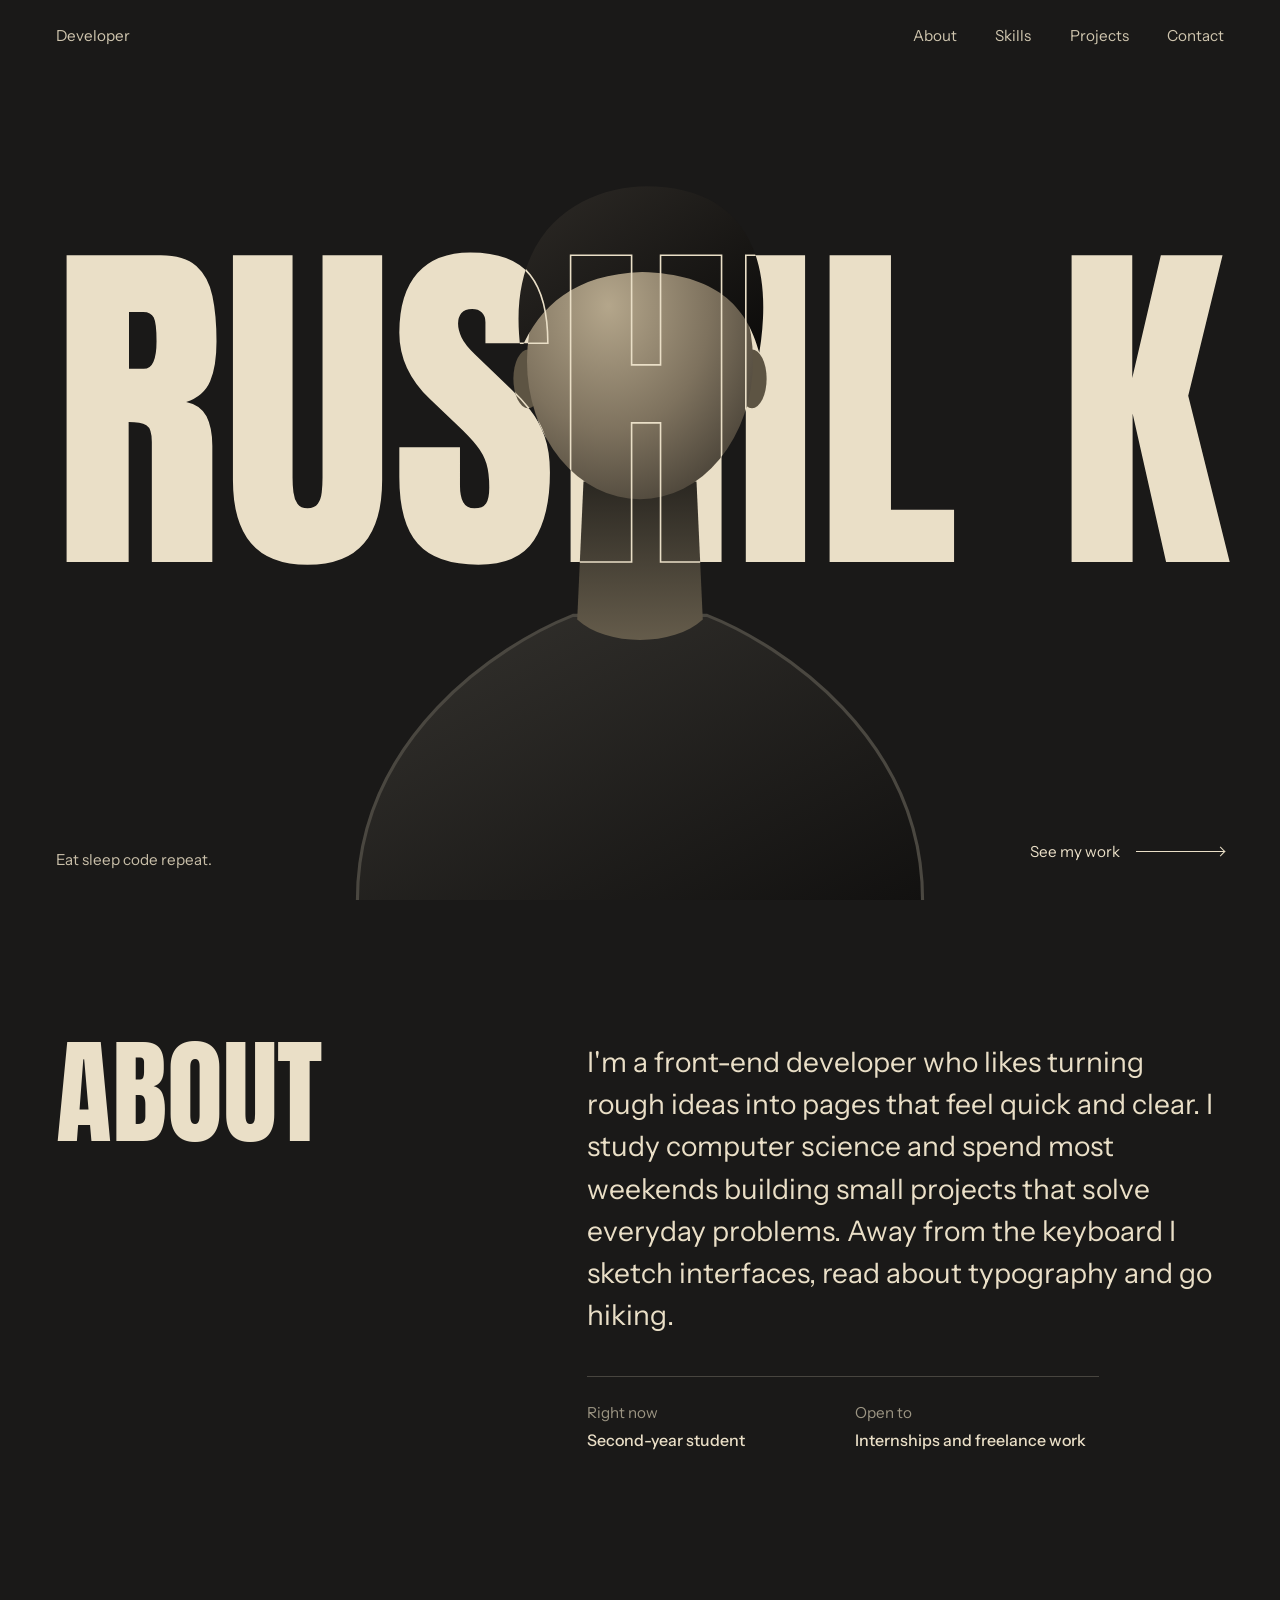
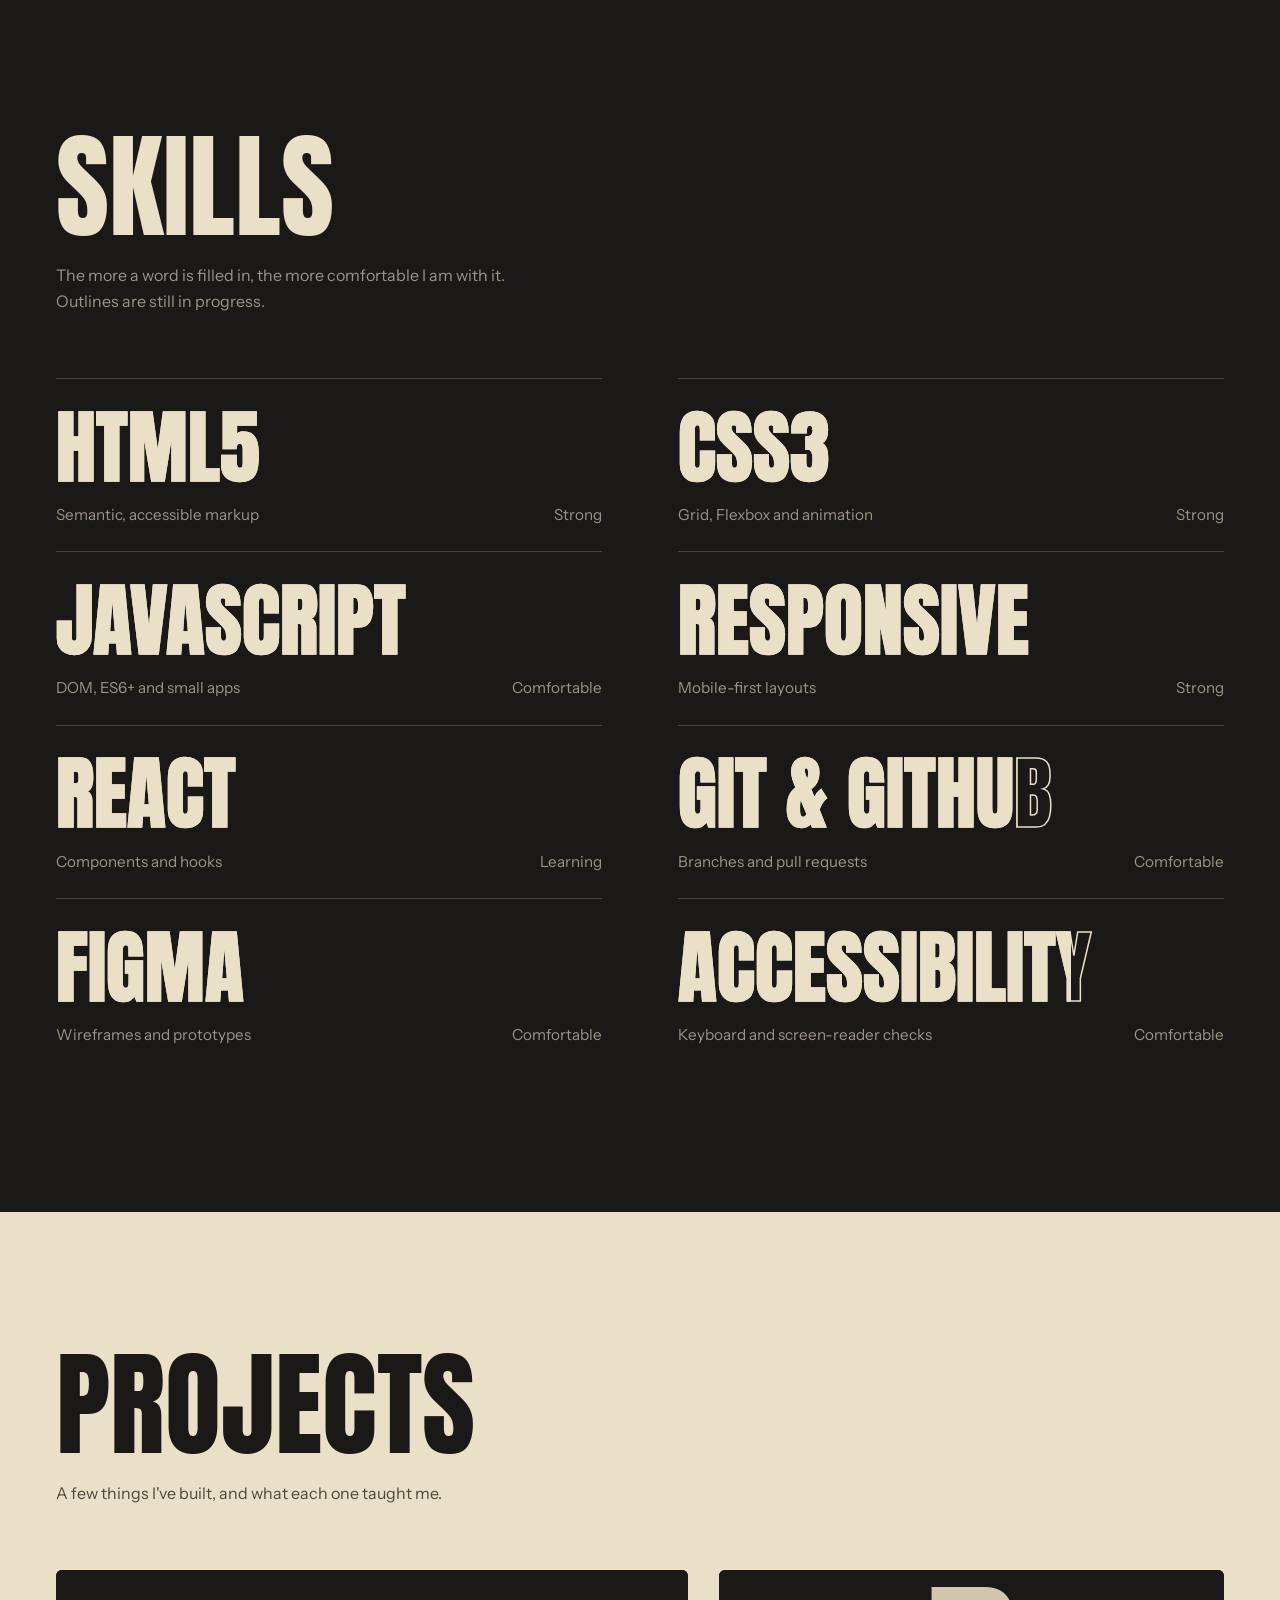
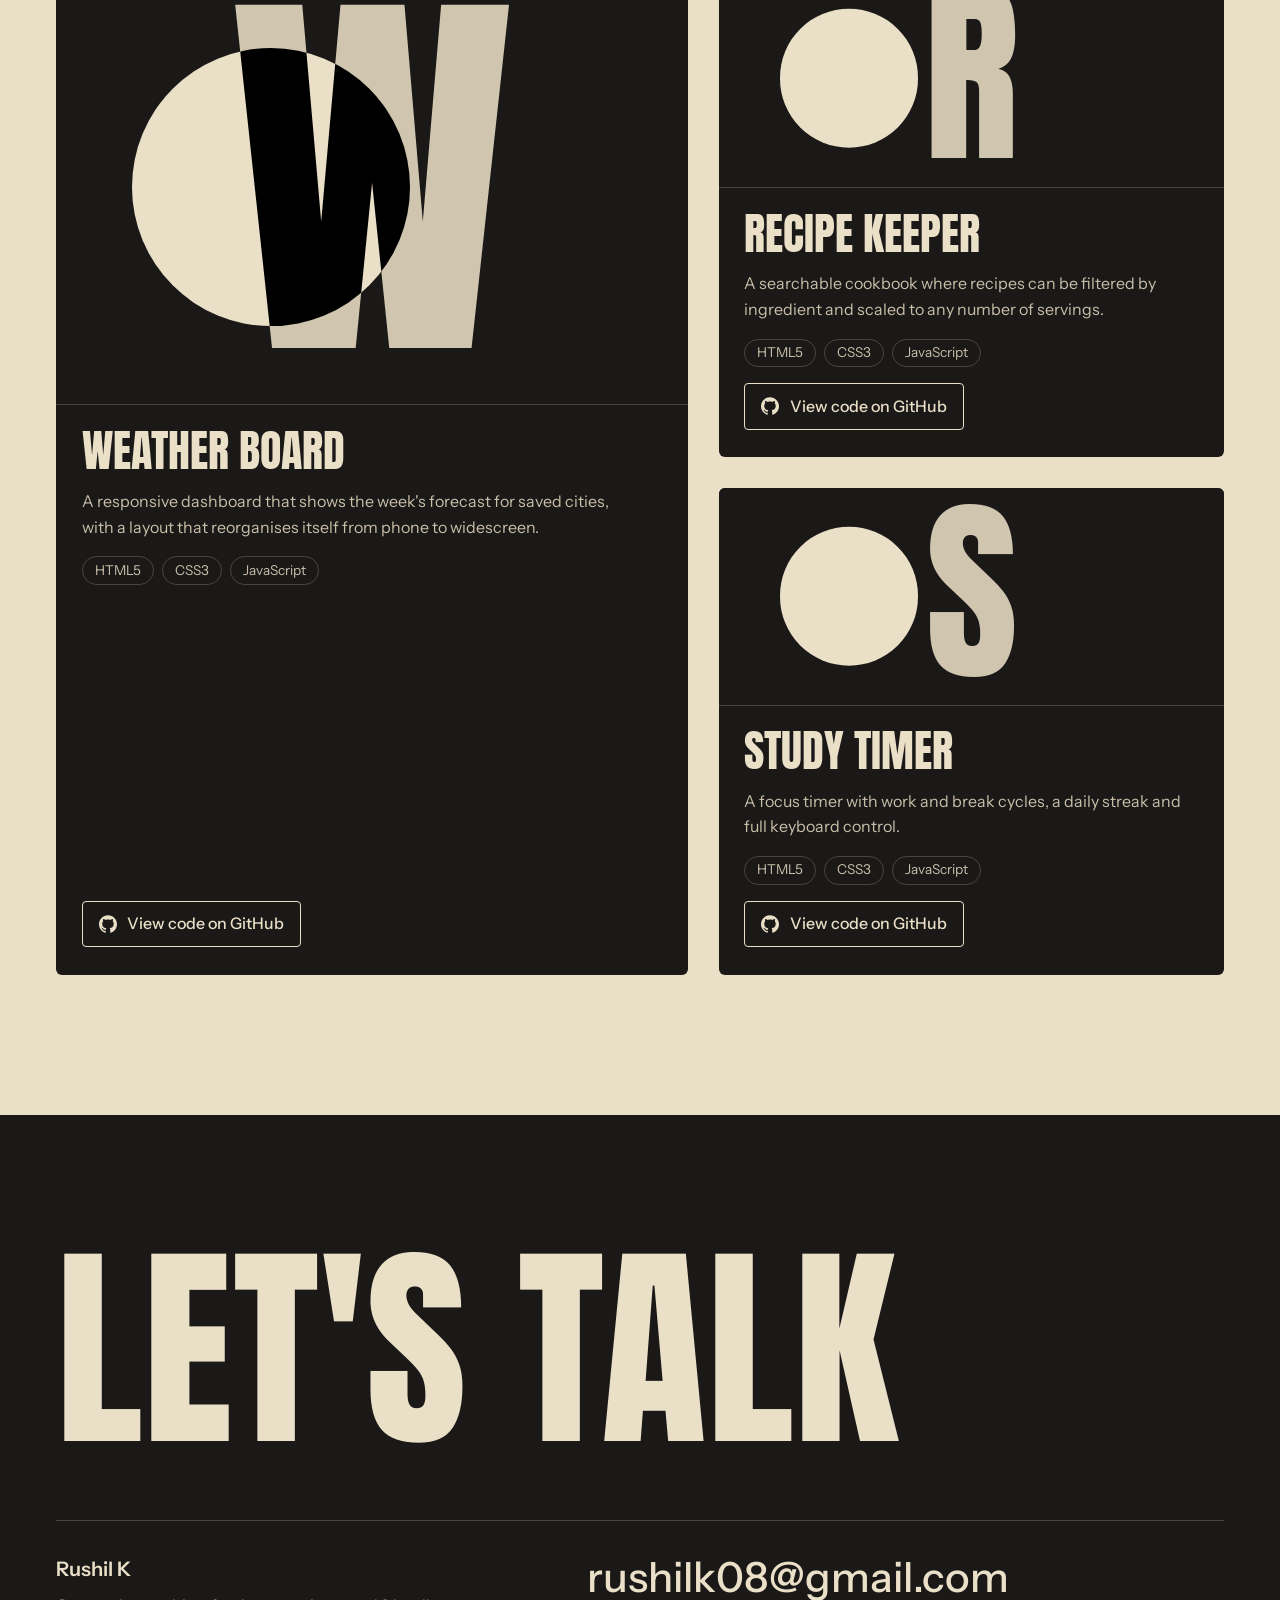
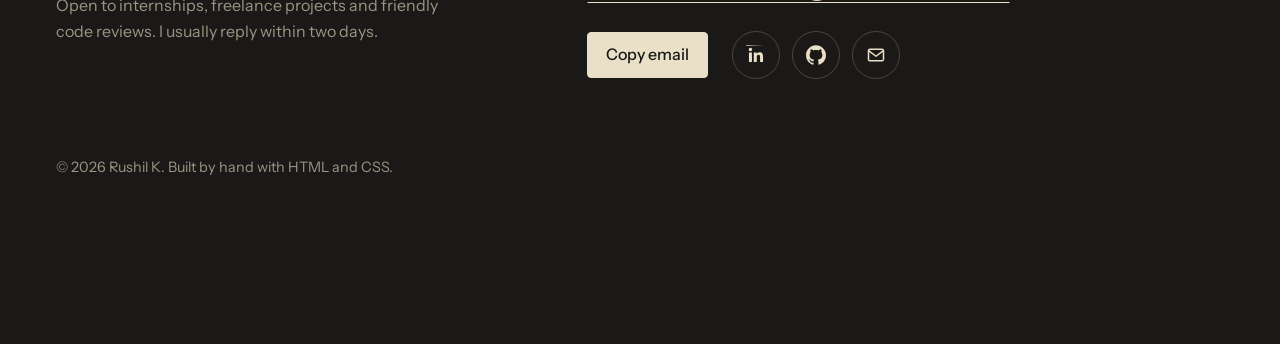
==== commit b28ce6d3: "first commit on new code" ====
--- a/portfolio/index.html
+++ b/portfolio/index.html
@@ -3,8 +3,8 @@
 <head>
 <meta charset="utf-8">
 <meta name="viewport" content="width=device-width, initial-scale=1, viewport-fit=cover">
-<title>Alex Morgan | Front-end Developer Portfolio</title>
-<meta name="description" content="Portfolio of Alex Morgan, a front-end developer building calm, fast and accessible web interfaces.">
+<title>Rushil K | Front-end Developer Portfolio</title>
+<meta name="description" content="Portfolio of Rushil K, a developer building calm, fast and accessible web interfaces.">
 <meta name="color-scheme" content="dark">
 <script>document.documentElement.classList.add('js');</script>
 <link rel="preconnect" href="https://fonts.googleapis.com">
@@ -15,7 +15,7 @@
 <body>
 
 <header class="bar">
-  <a href="#home" class="bar__role">Front-end developer</a>
+  <a href="#home" class="bar__role">Developer</a>
   <nav class="bar__nav" aria-label="Primary">
     <a href="#about">About</a>
     <a href="#skills">Skills</a>
@@ -36,11 +36,11 @@
   <!-- ============ HERO ============
        EDIT: your name goes in the h1 (and aria-label). Two words work best. -->
   <section class="hero" id="home" aria-label="Introduction">
-    <div class="layer layer--fill"><h1 class="name" id="nameFill" aria-label="Alex Morgan">Alex Morgan</h1></div>
-    <div class="avatar" role="img" aria-label="Portrait placeholder for Alex Morgan"></div>
+    <div class="layer layer--fill"><h1 class="name" id="nameFill" aria-label="Rushil K">Rushil K</h1></div>
+    <div class="avatar" role="img" aria-label="Portrait placeholder for Rushil K"></div>
     <!-- Same name again, outlined, and only visible where the figure is: letters seem to weave behind and through the portrait -->
     <div class="mask" aria-hidden="true"><div class="layer layer--outline"><div class="name" id="nameOutline"></div></div></div>
-    <p class="hero__tag">I build calm, fast and accessible web interfaces.</p>
+    <p class="hero__tag">Eat sleep code repeat.</p>
     <a class="hero__cue" href="#projects">See my work <span class="cue__line" aria-hidden="true"></span></a>
   </section>
 
@@ -52,7 +52,7 @@
         <!-- EDIT: 2 to 3 sentences about you -->
         <p class="about__text">I'm a front-end developer who likes turning rough ideas into pages that feel quick and clear. I study computer science and spend most weekends building small projects that solve everyday problems. Away from the keyboard I sketch interfaces, read about typography and go hiking.</p>
         <dl class="facts">
-          <div><dt>Right now</dt><dd>Final-year student</dd></div>
+          <div><dt>Right now</dt><dd>Second-year student</dd></div>
           <div><dt>Open to</dt><dd>Internships and freelance work</dd></div>
         </dl>
       </div>
@@ -91,7 +91,7 @@
             <h3 class="card__title">Weather Board</h3>
             <p class="card__text">A responsive dashboard that shows the week's forecast for saved cities, with a layout that reorganises itself from phone to widescreen.</p>
             <ul class="tags"><li>HTML5</li><li>CSS3</li><li>JavaScript</li></ul>
-            <a class="gh" href="https://github.com/your-username/weather-board" target="_blank" rel="noopener">
+            <a class="gh" href="https://github.com/RushilK08/weather-board" target="_blank" rel="noopener">
               <svg viewBox="0 0 24 24" aria-hidden="true"><path d="M12 .297c-6.63 0-12 5.373-12 12 0 5.303 3.438 9.8 8.205 11.385.6.113.82-.258.82-.577 0-.285-.01-1.04-.015-2.04-3.338.724-4.042-1.61-4.042-1.61C4.422 18.07 3.633 17.7 3.633 17.7c-1.087-.744.084-.729.084-.729 1.205.084 1.838 1.236 1.838 1.236 1.07 1.835 2.809 1.305 3.495.998.108-.776.417-1.305.76-1.605-2.665-.3-5.466-1.332-5.466-5.93 0-1.31.465-2.38 1.235-3.22-.135-.303-.54-1.523.105-3.176 0 0 1.005-.322 3.3 1.23.96-.267 1.98-.399 3-.405 1.02.006 2.04.138 3 .405 2.28-1.552 3.285-1.23 3.285-1.23.645 1.653.24 2.873.12 3.176.765.84 1.23 1.91 1.23 3.22 0 4.61-2.805 5.625-5.475 5.921.42.36.81 1.096.81 2.22 0 1.606-.015 2.896-.015 3.286 0 .315.21.69.825.57C20.565 22.092 24 17.592 24 12.297c0-6.627-5.373-12-12-12"/></svg>
               View code on GitHub<span class="visually-hidden"> for Weather Board</span></a>
           </div>
@@ -103,7 +103,7 @@
             <h3 class="card__title">Recipe Keeper</h3>
             <p class="card__text">A searchable cookbook where recipes can be filtered by ingredient and scaled to any number of servings.</p>
             <ul class="tags"><li>HTML5</li><li>CSS3</li><li>JavaScript</li></ul>
-            <a class="gh" href="https://github.com/your-username/recipe-keeper" target="_blank" rel="noopener">
+            <a class="gh" href="https://github.com/RushilK08/recipe-keeper" target="_blank" rel="noopener">
               <svg viewBox="0 0 24 24" aria-hidden="true"><path d="M12 .297c-6.63 0-12 5.373-12 12 0 5.303 3.438 9.8 8.205 11.385.6.113.82-.258.82-.577 0-.285-.01-1.04-.015-2.04-3.338.724-4.042-1.61-4.042-1.61C4.422 18.07 3.633 17.7 3.633 17.7c-1.087-.744.084-.729.084-.729 1.205.084 1.838 1.236 1.838 1.236 1.07 1.835 2.809 1.305 3.495.998.108-.776.417-1.305.76-1.605-2.665-.3-5.466-1.332-5.466-5.93 0-1.31.465-2.38 1.235-3.22-.135-.303-.54-1.523.105-3.176 0 0 1.005-.322 3.3 1.23.96-.267 1.98-.399 3-.405 1.02.006 2.04.138 3 .405 2.28-1.552 3.285-1.23 3.285-1.23.645 1.653.24 2.873.12 3.176.765.84 1.23 1.91 1.23 3.22 0 4.61-2.805 5.625-5.475 5.921.42.36.81 1.096.81 2.22 0 1.606-.015 2.896-.015 3.286 0 .315.21.69.825.57C20.565 22.092 24 17.592 24 12.297c0-6.627-5.373-12-12-12"/></svg>
               View code on GitHub<span class="visually-hidden"> for Recipe Keeper</span></a>
           </div>
@@ -115,7 +115,7 @@
             <h3 class="card__title">Study Timer</h3>
             <p class="card__text">A focus timer with work and break cycles, a daily streak and full keyboard control.</p>
             <ul class="tags"><li>HTML5</li><li>CSS3</li><li>JavaScript</li></ul>
-            <a class="gh" href="https://github.com/your-username/study-timer" target="_blank" rel="noopener">
+            <a class="gh" href="https://github.com/RushilK08/study-timer" target="_blank" rel="noopener">
               <svg viewBox="0 0 24 24" aria-hidden="true"><path d="M12 .297c-6.63 0-12 5.373-12 12 0 5.303 3.438 9.8 8.205 11.385.6.113.82-.258.82-.577 0-.285-.01-1.04-.015-2.04-3.338.724-4.042-1.61-4.042-1.61C4.422 18.07 3.633 17.7 3.633 17.7c-1.087-.744.084-.729.084-.729 1.205.084 1.838 1.236 1.838 1.236 1.07 1.835 2.809 1.305 3.495.998.108-.776.417-1.305.76-1.605-2.665-.3-5.466-1.332-5.466-5.93 0-1.31.465-2.38 1.235-3.22-.135-.303-.54-1.523.105-3.176 0 0 1.005-.322 3.3 1.23.96-.267 1.98-.399 3-.405 1.02.006 2.04.138 3 .405 2.28-1.552 3.285-1.23 3.285-1.23.645 1.653.24 2.873.12 3.176.765.84 1.23 1.91 1.23 3.22 0 4.61-2.805 5.625-5.475 5.921.42.36.81 1.096.81 2.22 0 1.606-.015 2.896-.015 3.286 0 .315.21.69.825.57C20.565 22.092 24 17.592 24 12.297c0-6.627-5.373-12-12-12"/></svg>
               View code on GitHub<span class="visually-hidden"> for Study Timer</span></a>
           </div>
@@ -131,26 +131,26 @@
       <h2 class="contact__title">Let's talk</h2>
       <div class="contact__grid">
         <div>
-          <p class="contact__name">Alex Morgan</p>
+          <p class="contact__name">Rushil K</p>
           <p class="contact__note">Open to internships, freelance projects and friendly code reviews. I usually reply within two days.</p>
         </div>
         <div>
-          <a class="mail" id="mail" href="mailto:hello@alexmorgan.dev">hello@alexmorgan.dev</a>
+          <a class="mail" id="mail" href="mailto:rushilk08@gmail.com">rushilk08@gmail.com</a>
           <div class="contact__row">
             <button class="btn" type="button" id="copy">Copy email</button>
             <ul class="social">
-              <li><a href="https://www.linkedin.com/in/your-username" target="_blank" rel="noopener" aria-label="LinkedIn profile">
-                <svg viewBox="0 0 24 24" aria-hidden="true"><path d="M20.447 20.452h-3.554v-5.569c0-1.328-.027-3.037-1.852-3.037-1.853 0-2.136 1.445-2.136 2.939v5.667H9.351V9h3.414v1.561h.046c.477-.9 1.637-1.85 3.37-1.85 3.601 0 4.267 2.37 4.267 5.455v6.286zM5.337 7.433c-1.144 0-2.063-.926-2.063-2.065 0-1.138.92-2.063 2.063-2.063 1.14 0 2.064.925 2.064 2.063 0 1.139-.925 2.065-2.064 2.065zm1.782 13.019H3.555V9h3.564v11.452zM22.225 0H1.771C.792 0 0 .774 0 1.729v20.542C0 23.227.792 24 1.771 24h20.451C23.2 24 24 23.227 24 22.271V1.729C24 .774 23.2 0 22.222 0h.003z"/></svg></a></li>
-              <li><a href="https://github.com/your-username" target="_blank" rel="noopener" aria-label="GitHub profile">
+              <li><a href="https://www.linkedin.com/in/rushilk08" target="_blank" rel="noopener" aria-label="LinkedIn profile">
+                <svg viewBox="0 0 24 24" aria-hidden="true"><path d="M20.447 20.452h-3.554v-5.569c0-1.328-.027-3.037-1.852-3.037-1.853 0-2.136 1.445-2.136 2.939v5.667H9.351V9h3.414v1.561h.046c.477-.9 1.637-1.85 3.37-1.85 3.601 0 4.267 2.37 4.267 5.455v6.286zM5.337 7.433c-1.144 0-2.063-.926-2.063-2.065 0-1.138.92-2.063 2.063-2.063 1.14 0 2.064.925 2.064 2.063 0 1.139-.925 2.065-2.064 2.065zm1.782 13.019H3.555V9h3.564v11.452zM22.225 0H1.771C.792 0 0 .774 0 1。729v20。54２C０ ２３。２２７。７９２ ２４ １。７７１ ２４h２０。４５１C２３。２ ２４ ２４ ２３。２２７ ２４ ２２。２７１V１。７２９C２４ 。７７４ ２３。２ ０ ２２。２２２ ０h。００３z"/></svg></a></li>
+              <li><a href="https://github.com/RushilK08" target="_blank" rel="noopener" aria-label="GitHub profile">
                 <svg viewBox="0 0 24 24" aria-hidden="true"><path d="M12 .297c-6.63 0-12 5.373-12 12 0 5.303 3.438 9.8 8.205 11.385.6.113.82-.258.82-.577 0-.285-.01-1.04-.015-2.04-3.338.724-4.042-1.61-4.042-1.61C4.422 18.07 3.633 17.7 3.633 17.7c-1.087-.744.084-.729.084-.729 1.205.084 1.838 1.236 1.838 1.236 1.07 1.835 2.809 1.305 3.495.998.108-.776.417-1.305.76-1.605-2.665-.3-5.466-1.332-5.466-5.93 0-1.31.465-2.38 1.235-3.22-.135-.303-.54-1.523.105-3.176 0 0 1.005-.322 3.3 1.23.96-.267 1.98-.399 3-.405 1.02.006 2.04.138 3 .405 2.28-1.552 3.285-1.23 3.285-1.23.645 1.653.24 2.873.12 3.176.765.84 1.23 1.91 1.23 3.22 0 4.61-2.805 5.625-5.475 5.921.42.36.81 1.096.81 2.22 0 1.606-.015 2.896-.015 3.286 0 .315.21.69.825.57C20.565 22.092 24 17.592 24 12.297c0-6.627-5.373-12-12-12"/></svg></a></li>
-              <li><a href="mailto:hello@alexmorgan.dev" aria-label="Send an email">
+              <li><a href="mailto:rushilk08@gmail.com" aria-label="Send an email">
                 <svg class="stroke" viewBox="0 0 24 24" aria-hidden="true"><rect x="3" y="5" width="18" height="14" rx="2"/><path d="m3.5 7 8.5 6.5L20.5 7"/></svg></a></li>
             </ul>
           </div>
         </div>
       </div>
     </div>
-    <footer class="wrap foot">&copy; 2026 Alex Morgan. Built by hand with HTML and CSS.</footer>
+    <footer class="wrap foot">&copy; 2026 Rushil K. Built by hand with HTML and CSS.</footer>
   </section>
 </main>
 
--- a/portfolio/style.css
+++ b/portfolio/style.css
@@ -98,6 +98,7 @@
 .facts{display:grid;grid-template-columns:1fr 1fr;gap:1.5rem;margin:0;padding-top:1.5rem;border-top:1px solid var(--line);max-width:32em}
 .facts dt{color:var(--stone);font-size:.95rem}
 .facts dd{margin:.15rem 0 0;font-weight:500}
+#about{scroll-margin-top:calc(env(safe-area-inset-top,0px) - 80px)}
 @media (max-width:820px){.about__grid{grid-template-columns:1fr}}
 
 /* ---------- Skills ---------- */
